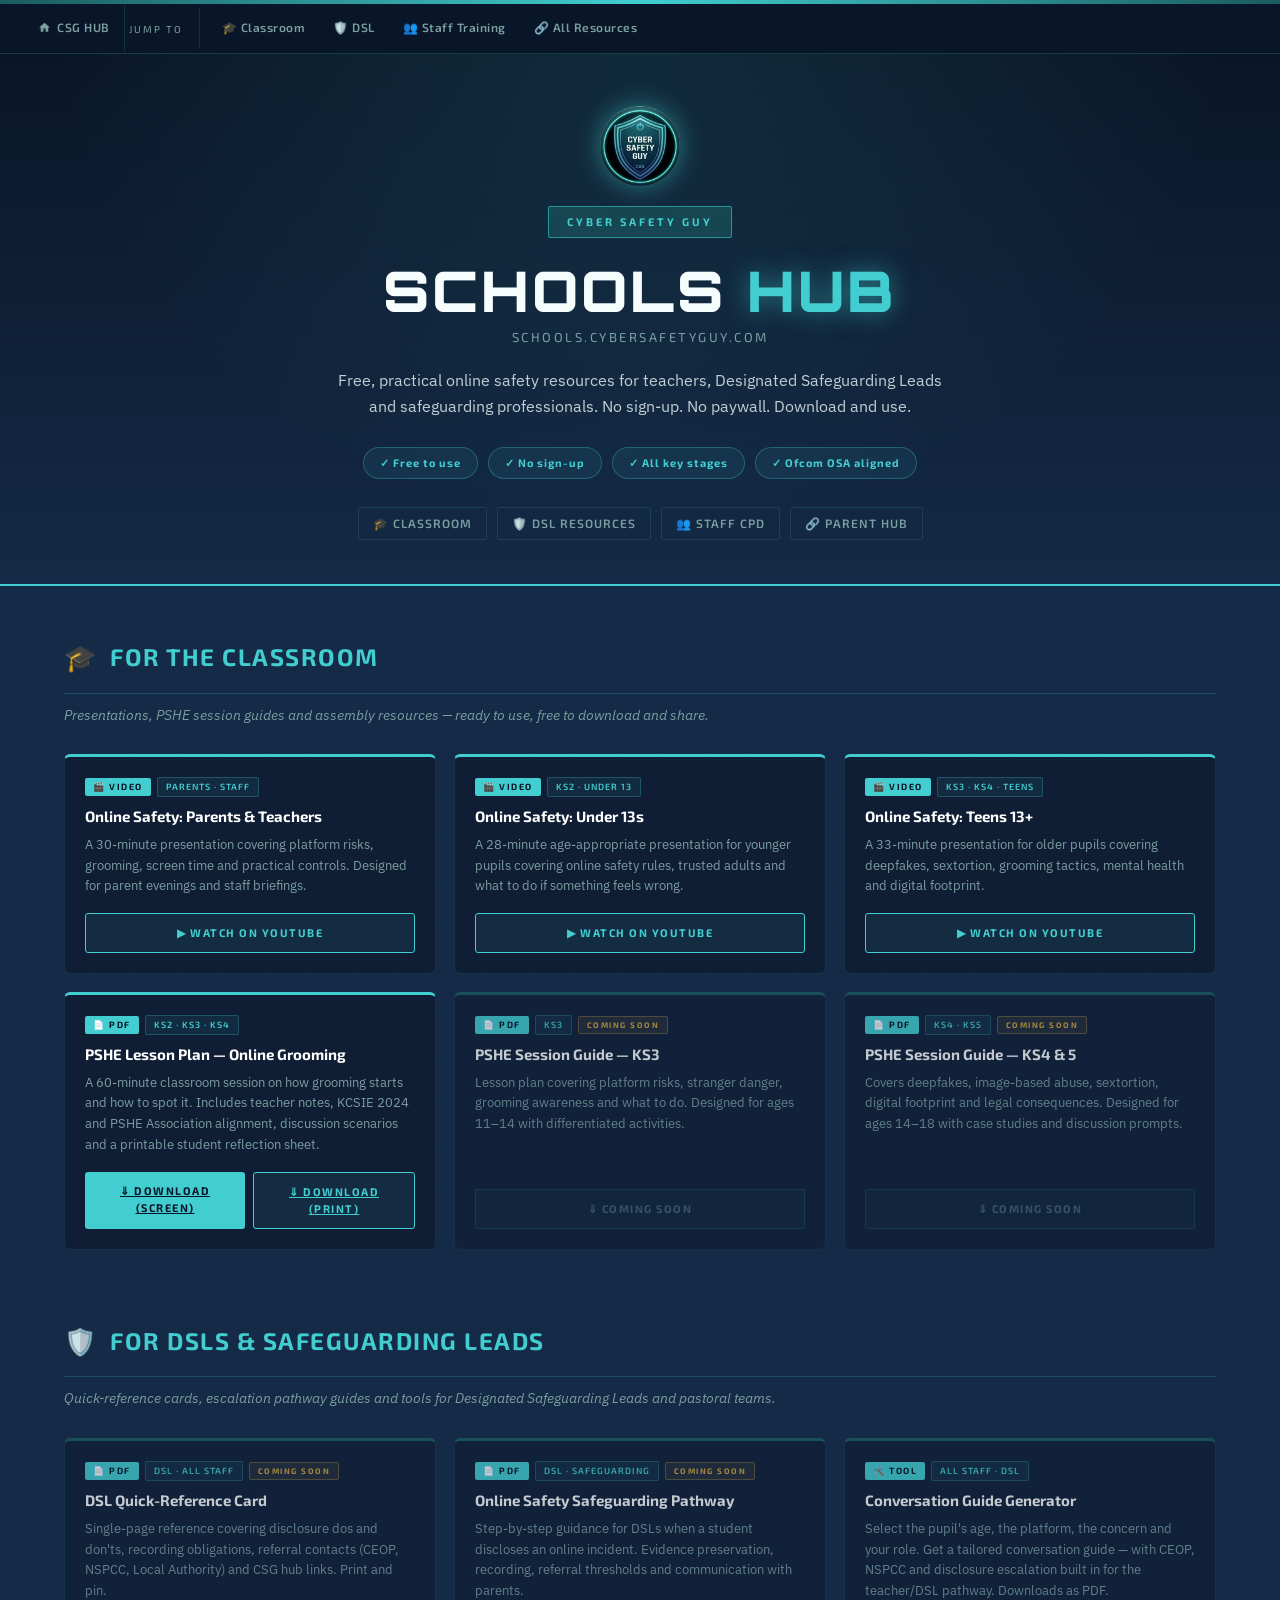
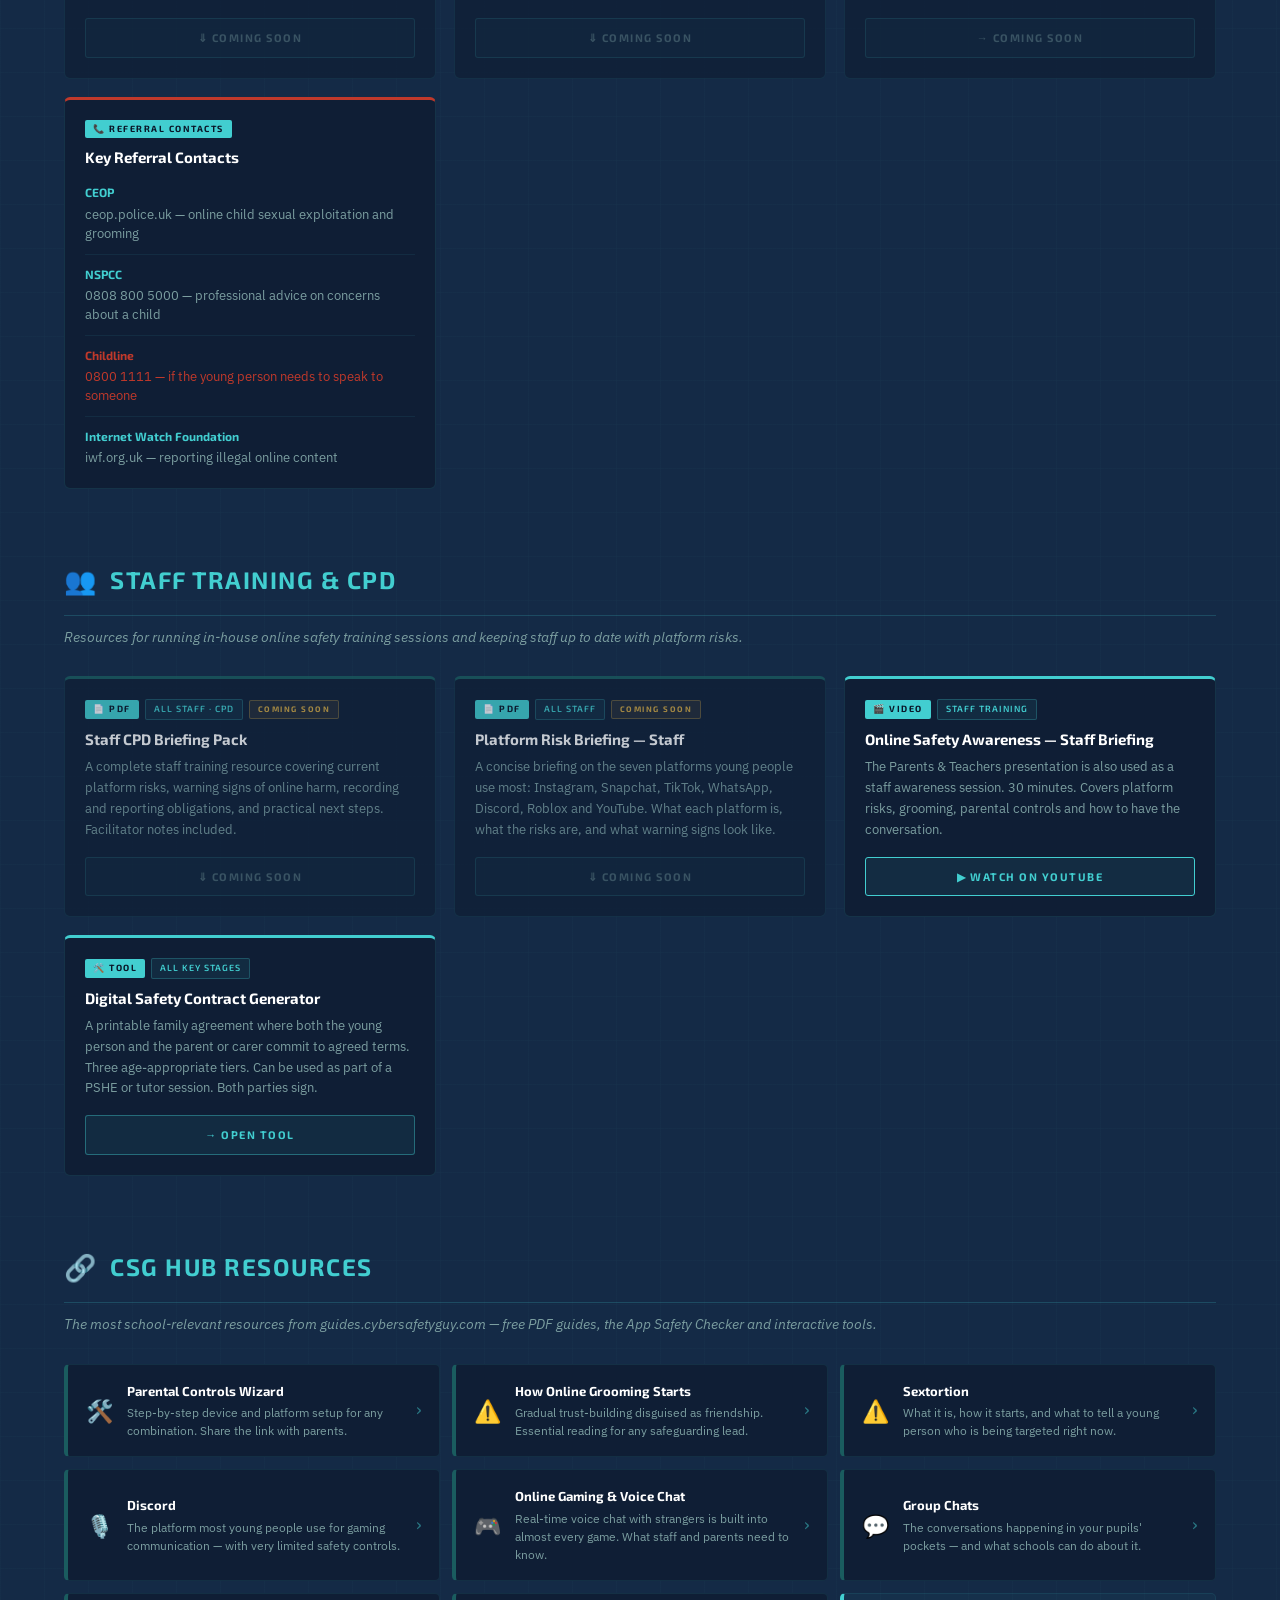
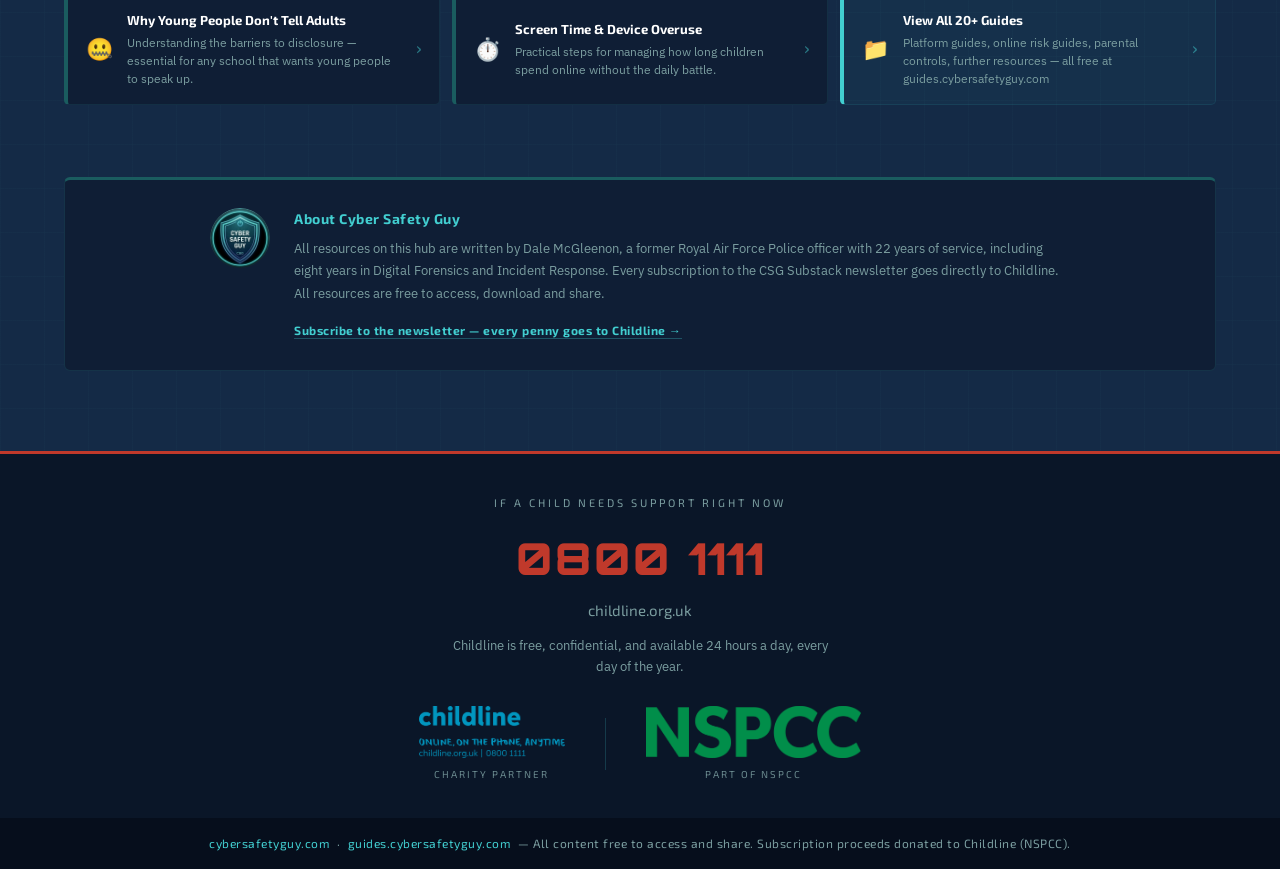
==== index.html @ ee343a99 "conv starter coming soon" ====
<!DOCTYPE html>
<html lang="en">
<head>
  <meta charset="UTF-8">
  <meta name="viewport" content="width=device-width, initial-scale=1.0">
  <title>CSG Schools Hub — Cyber Safety Guy</title>
  <link rel="canonical" href="https://schools.cybersafetyguy.com/">
  <meta name="description" content="Free online safety resources for teachers, DSLs and safeguarding professionals. PSHE guides, DSL reference cards, staff CPD and more. From Cyber Safety Guy.">
  <meta property="og:title" content="CSG Schools Hub — Cyber Safety Guy">
  <meta property="og:description" content="Free online safety resources for schools. Assembly slides, PSHE guides, DSL cards and safeguarding pathway guides.">
  <meta property="og:url" content="https://schools.cybersafetyguy.com/">
  <meta property="og:type" content="website">
  <meta property="og:image" content="https://schools.cybersafetyguy.com/images/CSG_logo.png">

  <link rel="preconnect" href="https://fonts.googleapis.com">
  <link href="https://fonts.googleapis.com/css2?family=Orbitron:wght@700;900&family=Exo+2:wght@400;600;700&family=IBM+Plex+Sans:ital,wght@0,400;0,500;1,400&display=swap" rel="stylesheet">
  <link rel="stylesheet" href="style.css">
</head>
<body>

<div class="top-bar"></div>

<nav class="jump-nav">
  <a href="https://guides.cybersafetyguy.com" class="jump-nav-home">
    <svg viewBox="0 0 24 24"><path d="M10 20v-6h4v6h5v-8h3L12 3 2 12h3v8z"/></svg>CSG Hub
  </a>
  <span class="jump-nav-label">Jump to</span>
  <a href="#classroom">🎓 Classroom</a>
  <a href="#dsl">🛡️ DSL</a>
  <a href="#staff-training">👥 Staff Training</a>
  <a href="#csg-resources">🔗 All Resources</a>
</nav>

<header class="site-header">
  <img src="images/CSG_logo.png" alt="Cyber Safety Guy logo" class="site-logo">
  <div class="header-badge">Cyber Safety Guy</div>
  <h1>SCHOOLS <span>HUB</span></h1>
  <p class="header-sub">schools.cybersafetyguy.com</p>
  <p class="header-intro">Free, practical online safety resources for teachers, Designated Safeguarding Leads and safeguarding professionals. No sign-up. No paywall. Download and use.</p>

  <div class="stat-row">
    <div class="stat-pill">✓ Free to use</div>
    <div class="stat-pill">✓ No sign-up</div>
    <div class="stat-pill">✓ All key stages</div>
    <div class="stat-pill">✓ Ofcom OSA aligned</div>
  </div>

  <div class="hub-nav">
    <a href="#classroom">🎓 Classroom</a>
    <a href="#dsl">🛡️ DSL Resources</a>
    <a href="#staff-training">👥 Staff CPD</a>
    <a href="https://guides.cybersafetyguy.com" target="_blank">🔗 Parent Hub</a>
  </div>
</header>

<main class="main">

  <!-- ═══ SECTION 1: CLASSROOM ═══ -->
  <section class="category-section" id="classroom">
    <div class="category-header">
      <span class="category-icon">🎓</span>
      <h2 class="category-title">For the Classroom</h2>
    </div>
    <p class="category-desc">Presentations, PSHE session guides and assembly resources — ready to use, free to download and share.</p>

    <div class="resource-grid">

      <!-- YouTube pres 1 -->
      <a href="https://www.youtube.com/@cybersafetyguy3085" target="_blank" rel="noopener" class="resource-card available">
        <div class="rc-meta">
          <span class="rc-type-badge">🎬 Video</span>
          <span class="rc-ks-badge">Parents · Staff</span>
        </div>
        <h3>Online Safety: Parents & Teachers</h3>
        <p>A 30-minute presentation covering platform risks, grooming, screen time and practical controls. Designed for parent evenings and staff briefings.</p>
        <span class="rc-btn watch">▶ Watch on YouTube</span>
      </a>

      <!-- YouTube pres 2 -->
      <a href="https://www.youtube.com/@cybersafetyguy3085" target="_blank" rel="noopener" class="resource-card available">
        <div class="rc-meta">
          <span class="rc-type-badge">🎬 Video</span>
          <span class="rc-ks-badge">KS2 · Under 13</span>
        </div>
        <h3>Online Safety: Under 13s</h3>
        <p>A 28-minute age-appropriate presentation for younger pupils covering online safety rules, trusted adults and what to do if something feels wrong.</p>
        <span class="rc-btn watch">▶ Watch on YouTube</span>
      </a>

      <!-- YouTube pres 3 -->
      <a href="https://www.youtube.com/@cybersafetyguy3085" target="_blank" rel="noopener" class="resource-card available">
        <div class="rc-meta">
          <span class="rc-type-badge">🎬 Video</span>
          <span class="rc-ks-badge">KS3 · KS4 · Teens</span>
        </div>
        <h3>Online Safety: Teens 13+</h3>
        <p>A 33-minute presentation for older pupils covering deepfakes, sextortion, grooming tactics, mental health and digital footprint.</p>
        <span class="rc-btn watch">▶ Watch on YouTube</span>
      </a>

      <!-- PSHE Grooming Lesson Plan - available -->
      <div class="resource-card available">
        <div class="rc-meta">
          <span class="rc-type-badge">📄 PDF</span>
          <span class="rc-ks-badge">KS2 · KS3 · KS4</span>
        </div>
        <h3>PSHE Lesson Plan — Online Grooming</h3>
        <p>A 60-minute classroom session on how grooming starts and how to spot it. Includes teacher notes, KCSIE 2024 and PSHE Association alignment, discussion scenarios and a printable student reflection sheet.</p>
        <div class="btn-row">
          <a href="downloads/CSG_PSHE_Grooming_Digital.pdf" download class="rc-btn download">⇓ Download (Screen)</a>
          <a href="downloads/CSG_PSHE_Grooming_Print.pdf" download class="rc-btn watch">⇓ Download (Print)</a>
        </div>
      </div>

      <!-- PSHE KS3 - coming soon -->
      <div class="resource-card coming-soon">
        <div class="rc-meta">
          <span class="rc-type-badge">📄 PDF</span>
          <span class="rc-ks-badge">KS3</span>
          <span class="coming-badge">COMING SOON</span>
        </div>
        <h3>PSHE Session Guide — KS3</h3>
        <p>Lesson plan covering platform risks, stranger danger, grooming awareness and what to do. Designed for ages 11–14 with differentiated activities.</p>
        <span class="rc-btn disabled">⇓ Coming Soon</span>
      </div>

      <!-- PSHE KS4/5 - coming soon -->
      <div class="resource-card coming-soon">
        <div class="rc-meta">
          <span class="rc-type-badge">📄 PDF</span>
          <span class="rc-ks-badge">KS4 · KS5</span>
          <span class="coming-badge">COMING SOON</span>
        </div>
        <h3>PSHE Session Guide — KS4 & 5</h3>
        <p>Covers deepfakes, image-based abuse, sextortion, digital footprint and legal consequences. Designed for ages 14–18 with case studies and discussion prompts.</p>
        <span class="rc-btn disabled">⇓ Coming Soon</span>
      </div>

    </div>
  </section>

  <!-- ═══ SECTION 2: DSL ═══ -->
  <section class="category-section" id="dsl">
    <div class="category-header">
      <span class="category-icon">🛡️</span>
      <h2 class="category-title">For DSLs & Safeguarding Leads</h2>
    </div>
    <p class="category-desc">Quick-reference cards, escalation pathway guides and tools for Designated Safeguarding Leads and pastoral teams.</p>

    <div class="resource-grid">

      <!-- DSL Quick-Reference Card - coming soon -->
      <div class="resource-card coming-soon">
        <div class="rc-meta">
          <span class="rc-type-badge">📄 PDF</span>
          <span class="rc-ks-badge">DSL · All Staff</span>
          <span class="coming-badge">COMING SOON</span>
        </div>
        <h3>DSL Quick-Reference Card</h3>
        <p>Single-page reference covering disclosure dos and don'ts, recording obligations, referral contacts (CEOP, NSPCC, Local Authority) and CSG hub links. Print and pin.</p>
        <span class="rc-btn disabled">⇓ Coming Soon</span>
      </div>

      <!-- Safeguarding Pathway Guide - coming soon -->
      <div class="resource-card coming-soon">
        <div class="rc-meta">
          <span class="rc-type-badge">📄 PDF</span>
          <span class="rc-ks-badge">DSL · Safeguarding</span>
          <span class="coming-badge">COMING SOON</span>
        </div>
        <h3>Online Safety Safeguarding Pathway</h3>
        <p>Step-by-step guidance for DSLs when a student discloses an online incident. Evidence preservation, recording, referral thresholds and communication with parents.</p>
        <span class="rc-btn disabled">⇓ Coming Soon</span>
      </div>

      <!-- Conversation Guide Generator - coming soon -->
      <div class="resource-card coming-soon">
        <div class="rc-meta">
          <span class="rc-type-badge">🛠️ Tool</span>
          <span class="rc-ks-badge">All Staff · DSL</span>
        </div>
        <h3>Conversation Guide Generator</h3>
        <p>Select the pupil's age, the platform, the concern and your role. Get a tailored conversation guide — with CEOP, NSPCC and disclosure escalation built in for the teacher/DSL pathway. Downloads as PDF.</p>
        <span class="rc-btn disabled">→ Coming Soon</span>
      </div>

      <!-- Referral contacts - available -->
      <div class="resource-card referral-card">
        <div class="rc-meta">
          <span class="rc-type-badge">📞 Referral Contacts</span>
        </div>
        <h3>Key Referral Contacts</h3>
        <ul class="referral-list">
          <li>
            <strong>CEOP</strong>
            <span>ceop.police.uk — online child sexual exploitation and grooming</span>
          </li>
          <li>
            <strong>NSPCC</strong>
            <span>0808 800 5000 — professional advice on concerns about a child</span>
          </li>
          <li>
            <strong class="childline-ref">Childline</strong>
            <span class="childline-ref">0800 1111 — if the young person needs to speak to someone</span>
          </li>
          <li>
            <strong>Internet Watch Foundation</strong>
            <span>iwf.org.uk — reporting illegal online content</span>
          </li>
        </ul>
      </div>

    </div>
  </section>

  <!-- ═══ SECTION 3: STAFF TRAINING ═══ -->
  <section class="category-section" id="staff-training">
    <div class="category-header">
      <span class="category-icon">👥</span>
      <h2 class="category-title">Staff Training & CPD</h2>
    </div>
    <p class="category-desc">Resources for running in-house online safety training sessions and keeping staff up to date with platform risks.</p>

    <div class="resource-grid">

      <!-- CPD Pack - coming soon -->
      <div class="resource-card coming-soon">
        <div class="rc-meta">
          <span class="rc-type-badge">📄 PDF</span>
          <span class="rc-ks-badge">All Staff · CPD</span>
          <span class="coming-badge">COMING SOON</span>
        </div>
        <h3>Staff CPD Briefing Pack</h3>
        <p>A complete staff training resource covering current platform risks, warning signs of online harm, recording and reporting obligations, and practical next steps. Facilitator notes included.</p>
        <span class="rc-btn disabled">⇓ Coming Soon</span>
      </div>

      <!-- Platform Brief - coming soon -->
      <div class="resource-card coming-soon">
        <div class="rc-meta">
          <span class="rc-type-badge">📄 PDF</span>
          <span class="rc-ks-badge">All Staff</span>
          <span class="coming-badge">COMING SOON</span>
        </div>
        <h3>Platform Risk Briefing — Staff</h3>
        <p>A concise briefing on the seven platforms young people use most: Instagram, Snapchat, TikTok, WhatsApp, Discord, Roblox and YouTube. What each platform is, what the risks are, and what warning signs look like.</p>
        <span class="rc-btn disabled">⇓ Coming Soon</span>
      </div>

      <!-- Parents Presentation - available -->
      <a href="https://www.youtube.com/@cybersafetyguy3085" target="_blank" rel="noopener" class="resource-card available">
        <div class="rc-meta">
          <span class="rc-type-badge">🎬 Video</span>
          <span class="rc-ks-badge">Staff Training</span>
        </div>
        <h3>Online Safety Awareness — Staff Briefing</h3>
        <p>The Parents & Teachers presentation is also used as a staff awareness session. 30 minutes. Covers platform risks, grooming, parental controls and how to have the conversation.</p>
        <span class="rc-btn watch">▶ Watch on YouTube</span>
      </a>

      <!-- Digital Safety Contract - available -->
      <a href="https://guides.cybersafetyguy.com/contract.html" target="_blank" rel="noopener" class="resource-card available">
        <div class="rc-meta">
          <span class="rc-type-badge">🛠️ Tool</span>
          <span class="rc-ks-badge">All Key Stages</span>
        </div>
        <h3>Digital Safety Contract Generator</h3>
        <p>A printable family agreement where both the young person and the parent or carer commit to agreed terms. Three age-appropriate tiers. Can be used as part of a PSHE or tutor session. Both parties sign.</p>
        <span class="rc-btn tool">→ Open Tool</span>
      </a>

    </div>
  </section>

  <!-- ═══ SECTION 4: CSG HUB RESOURCES ═══ -->
  <section class="category-section" id="csg-resources">
    <div class="category-header">
      <span class="category-icon">🔗</span>
      <h2 class="category-title">CSG Hub Resources</h2>
    </div>
    <p class="category-desc">The most school-relevant resources from guides.cybersafetyguy.com — free PDF guides, the App Safety Checker and interactive tools.</p>

    <div class="hub-link-grid">

      <a href="https://guides.cybersafetyguy.com/wizard.html" target="_blank" rel="noopener" class="hub-link-card">
        <span class="hlc-icon">🛠️</span>
        <div class="hlc-text">
          <p class="hlc-title">Parental Controls Wizard</p>
          <p class="hlc-desc">Step-by-step device and platform setup for any combination. Share the link with parents.</p>
        </div>
        <span class="hlc-arrow">›</span>
      </a>

      <a href="https://guides.cybersafetyguy.com/guides/CSG_How_grooming_starts.pdf" target="_blank" rel="noopener" class="hub-link-card">
        <span class="hlc-icon">⚠️</span>
        <div class="hlc-text">
          <p class="hlc-title">How Online Grooming Starts</p>
          <p class="hlc-desc">Gradual trust-building disguised as friendship. Essential reading for any safeguarding lead.</p>
        </div>
        <span class="hlc-arrow">›</span>
      </a>

      <a href="https://guides.cybersafetyguy.com/guides/CSG_Sextortion.pdf" target="_blank" rel="noopener" class="hub-link-card">
        <span class="hlc-icon">⚠️</span>
        <div class="hlc-text">
          <p class="hlc-title">Sextortion</p>
          <p class="hlc-desc">What it is, how it starts, and what to tell a young person who is being targeted right now.</p>
        </div>
        <span class="hlc-arrow">›</span>
      </a>

      <a href="https://guides.cybersafetyguy.com/guides/CSG_Discord.pdf" target="_blank" rel="noopener" class="hub-link-card">
        <span class="hlc-icon">🎙️</span>
        <div class="hlc-text">
          <p class="hlc-title">Discord</p>
          <p class="hlc-desc">The platform most young people use for gaming communication — with very limited safety controls.</p>
        </div>
        <span class="hlc-arrow">›</span>
      </a>

      <a href="https://guides.cybersafetyguy.com/guides/CSG_Online_gaming_voice_chat.pdf" target="_blank" rel="noopener" class="hub-link-card">
        <span class="hlc-icon">🎮</span>
        <div class="hlc-text">
          <p class="hlc-title">Online Gaming & Voice Chat</p>
          <p class="hlc-desc">Real-time voice chat with strangers is built into almost every game. What staff and parents need to know.</p>
        </div>
        <span class="hlc-arrow">›</span>
      </a>

      <a href="https://guides.cybersafetyguy.com/guides/CSG_Group_chats.pdf" target="_blank" rel="noopener" class="hub-link-card">
        <span class="hlc-icon">💬</span>
        <div class="hlc-text">
          <p class="hlc-title">Group Chats</p>
          <p class="hlc-desc">The conversations happening in your pupils' pockets — and what schools can do about it.</p>
        </div>
        <span class="hlc-arrow">›</span>
      </a>

      <a href="https://guides.cybersafetyguy.com/guides/CSG_Why_kids_dont_tell_parents.pdf" target="_blank" rel="noopener" class="hub-link-card">
        <span class="hlc-icon">🤐</span>
        <div class="hlc-text">
          <p class="hlc-title">Why Young People Don't Tell Adults</p>
          <p class="hlc-desc">Understanding the barriers to disclosure — essential for any school that wants young people to speak up.</p>
        </div>
        <span class="hlc-arrow">›</span>
      </a>

      <a href="https://guides.cybersafetyguy.com/guides/CSG_Screen_time_device_overuse.pdf" target="_blank" rel="noopener" class="hub-link-card">
        <span class="hlc-icon">⏱️</span>
        <div class="hlc-text">
          <p class="hlc-title">Screen Time & Device Overuse</p>
          <p class="hlc-desc">Practical steps for managing how long children spend online without the daily battle.</p>
        </div>
        <span class="hlc-arrow">›</span>
      </a>

      <a href="https://guides.cybersafetyguy.com" target="_blank" rel="noopener" class="hub-link-card hub-link-all">
        <span class="hlc-icon">📁</span>
        <div class="hlc-text">
          <p class="hlc-title">View All 20+ Guides</p>
          <p class="hlc-desc">Platform guides, online risk guides, parental controls, further resources — all free at guides.cybersafetyguy.com</p>
        </div>
        <span class="hlc-arrow">›</span>
      </a>

    </div>
  </section>

  <!-- About strip -->
  <div class="about-strip">
    <div class="about-strip-inner">
      <img src="images/CSG_logo.png" alt="CSG Logo" class="about-logo">
      <div class="about-text">
        <p class="about-title">About Cyber Safety Guy</p>
        <p class="about-body">All resources on this hub are written by Dale McGleenon, a former Royal Air Force Police officer with 22 years of service, including eight years in Digital Forensics and Incident Response. Every subscription to the CSG Substack newsletter goes directly to Childline. All resources are free to access, download and share.</p>
        <a href="https://cybersafetyguy.substack.com" target="_blank" rel="noopener" class="about-sub-link">Subscribe to the newsletter — every penny goes to Childline →</a>
      </div>
    </div>
  </div>

</main>

<footer class="childline-footer">
  <p class="childline-eyebrow">If a child needs support right now</p>
  <p class="childline-number"><a href="tel:08001111">0800 1111</a></p>
  <p class="childline-url">childline.org.uk</p>
  <p class="childline-desc">Childline is free, confidential, and available 24 hours a day, every day of the year.</p>
  <div class="partner-logos">
    <a href="https://www.childline.org.uk" target="_blank" rel="noopener" class="partner-logo-link">
      <img src="images/childline-logo.png" alt="Childline">
      <span class="partner-logo-label">Charity Partner</span>
    </a>
    <div class="partner-divider"></div>
    <a href="https://www.nspcc.org.uk" target="_blank" rel="noopener" class="partner-logo-link">
      <img src="images/nspcc-logo.png" alt="NSPCC">
      <span class="partner-logo-label">Part of NSPCC</span>
    </a>
  </div>
</footer>

<div class="site-footer-bar">
  <a href="https://cybersafetyguy.com" target="_blank" rel="noopener">cybersafetyguy.com</a>
  &nbsp;·&nbsp;
  <a href="https://guides.cybersafetyguy.com" target="_blank" rel="noopener">guides.cybersafetyguy.com</a>
  &nbsp;—&nbsp;All content free to access and share. Subscription proceeds donated to Childline (NSPCC).
</div>

<button class="back-to-top" id="backToTop">↑ Top</button>

<script>
  const btt = document.getElementById('backToTop');
  window.addEventListener('scroll', () => btt.classList.toggle('visible', scrollY > 500));
  btt.addEventListener('click', () => window.scrollTo({ top:0, behavior:'smooth' }));
</script>
</body>
</html>
---- style.css ----
/* ── CSG SCHOOLS HUB — style.css ── */
:root {
  --navy:          #142A46;
  --navy-dark:     #0A1628;
  --navy-card:     #0F1E35;
  --teal:          #42CED0;
  --teal-dim:      #2A8F92;
  --teal-dark:     #1A5C5F;
  --off-white:     #E8F4F5;
  --grey:          #7B9EA0;
  --childline-red: #C0392B;
  --gold:          #D4A843;
}

*, *::before, *::after { box-sizing: border-box; margin: 0; padding: 0; }
html { scroll-behavior: smooth; }

body {
  background-color: var(--navy);
  background-image:
    linear-gradient(rgba(66,206,208,0.025) 1px, transparent 1px),
    linear-gradient(90deg, rgba(66,206,208,0.025) 1px, transparent 1px);
  background-size: 44px 44px;
  color: var(--off-white);
  font-family: 'IBM Plex Sans', sans-serif;
  line-height: 1.6;
  min-height: 100vh;
}

/* ── Top bar ── */
.top-bar {
  height: 4px;
  background: linear-gradient(90deg, var(--teal-dark), var(--teal), var(--teal-dark));
}

/* ── Jump nav ── */
.jump-nav {
  position: sticky; top: 0; z-index: 100;
  background: rgba(10,22,40,0.96);
  border-bottom: 1px solid rgba(66,206,208,0.2);
  backdrop-filter: blur(8px);
  padding: 0 24px;
  display: flex; align-items: center; gap: 0;
  overflow-x: auto; scrollbar-width: none;
}
.jump-nav::-webkit-scrollbar { display: none; }
.jump-nav-home {
  display: inline-flex; align-items: center; gap: 6px;
  font-family: 'Exo 2', sans-serif; font-weight: 700;
  font-size: 11px; letter-spacing: 1.5px; text-transform: uppercase;
  text-decoration: none; color: var(--grey);
  padding: 14px 14px 14px 0; margin-right: 4px;
  border-right: 1px solid rgba(66,206,208,0.15);
  white-space: nowrap; transition: color 0.2s;
}
.jump-nav-home:hover { color: var(--teal); }
.jump-nav-home svg { width: 13px; height: 13px; fill: currentColor; flex-shrink: 0; }
.jump-nav-label {
  font-family: 'Exo 2', sans-serif; font-size: 10px; letter-spacing: 2px;
  text-transform: uppercase; color: var(--grey); white-space: nowrap;
  padding: 12px 16px 12px 0;
  border-right: 1px solid rgba(66,206,208,0.15); margin-right: 8px;
}
.jump-nav a {
  font-family: 'Exo 2', sans-serif; font-size: 12px; font-weight: 600;
  color: var(--grey); text-decoration: none; white-space: nowrap;
  padding: 14px; letter-spacing: 0.5px; transition: color 0.2s;
  border-bottom: 2px solid transparent;
}
.jump-nav a:hover { color: var(--teal); border-bottom-color: var(--teal); }

/* ── Site header ── */
.site-header {
  background: linear-gradient(180deg, var(--navy-dark) 0%, var(--navy) 100%);
  border-bottom: 2px solid var(--teal);
  padding: 52px 24px 44px; text-align: center;
  position: relative; overflow: hidden;
}
.site-header::before {
  content: ''; position: absolute; inset: 0;
  background: radial-gradient(ellipse at 50% -10%, rgba(66,206,208,0.12) 0%, transparent 65%);
  pointer-events: none;
}
.site-logo {
  width: 80px; height: 80px; border-radius: 50%;
  margin: 0 auto 20px; display: block;
  filter: drop-shadow(0 0 12px rgba(66,206,208,0.5));
}
.header-badge {
  display: inline-block; background: rgba(26,92,95,0.5);
  color: var(--teal); font-family: 'Exo 2', sans-serif;
  font-weight: 700; font-size: 11px; letter-spacing: 3px; text-transform: uppercase;
  padding: 6px 18px; border: 1px solid var(--teal-dim); border-radius: 2px; margin-bottom: 22px;
}
.site-header h1 {
  font-family: 'Orbitron', sans-serif;
  font-size: clamp(30px, 6vw, 56px); font-weight: 900;
  color: #fff; letter-spacing: 3px; line-height: 1.1; margin-bottom: 6px;
}
.site-header h1 span { color: var(--teal); text-shadow: 0 0 24px rgba(66,206,208,0.55); }
.header-sub {
  font-family: 'Exo 2', sans-serif; color: var(--grey);
  font-size: 13px; letter-spacing: 2.5px; text-transform: uppercase; margin-bottom: 20px;
}
.header-intro {
  max-width: 620px; margin: 0 auto 28px;
  color: var(--off-white); font-size: 16px; opacity: 0.82;
}

/* Stat pills */
.stat-row {
  display: flex; justify-content: center; flex-wrap: wrap; gap: 10px; margin-bottom: 28px;
}
.stat-pill {
  font-family: 'Exo 2', sans-serif; font-weight: 700; font-size: 11px;
  letter-spacing: 1px; color: var(--teal);
  background: rgba(66,206,208,0.08); border: 1px solid rgba(66,206,208,0.3);
  padding: 6px 16px; border-radius: 20px;
}

/* Hub nav */
.hub-nav {
  display: flex; justify-content: center; gap: 10px; flex-wrap: wrap;
}
.hub-nav a {
  font-family: 'Exo 2', sans-serif; font-size: 12px; font-weight: 600;
  color: var(--grey); text-decoration: none; letter-spacing: 1px;
  text-transform: uppercase; padding: 6px 14px;
  border: 1px solid rgba(66,206,208,0.15); border-radius: 2px; transition: 0.2s;
}
.hub-nav a:hover { color: var(--teal); border-color: rgba(66,206,208,0.4); }
.hub-nav a.active { color: var(--teal); border-color: var(--teal-dim); background: rgba(66,206,208,0.06); }

/* ── Main layout ── */
.main { max-width: 1200px; margin: 0 auto; padding: 52px 24px 80px; }

/* ── Category section ── */
.category-section { margin-bottom: 72px; }
.category-header {
  display: flex; align-items: center; gap: 14px;
  padding-bottom: 16px;
  border-bottom: 1px solid rgba(66,206,208,0.2); margin-bottom: 10px;
}
.category-icon { font-size: 26px; line-height: 1; }
.category-title {
  font-family: 'Exo 2', sans-serif; font-size: clamp(17px, 3vw, 24px);
  font-weight: 700; color: var(--teal); letter-spacing: 1.5px; text-transform: uppercase;
}
.category-desc {
  color: var(--grey); font-size: 14px;
  margin-bottom: 28px; margin-top: 10px; font-style: italic;
}

/* ── Resource grid ── */
.resource-grid {
  display: grid;
  grid-template-columns: repeat(auto-fill, minmax(280px, 1fr));
  gap: 18px;
}

/* ── Resource card ── */
.resource-card {
  display: flex; flex-direction: column;
  background: var(--navy-card);
  border: 1px solid rgba(66,206,208,0.12);
  border-top: 3px solid var(--teal);
  border-radius: 6px; padding: 20px;
  text-decoration: none; color: inherit;
  transition: transform 0.2s, box-shadow 0.2s, border-color 0.2s;
  position: relative;
}
.resource-card.available:hover {
  transform: translateY(-4px);
  box-shadow: 0 10px 32px rgba(66,206,208,0.18);
  border-color: rgba(66,206,208,0.35);
}
.resource-card.coming-soon {
  border-top-color: var(--teal-dark);
  opacity: 0.75;
}
.resource-card.referral-card {
  border-top-color: var(--childline-red);
  cursor: default;
}
.resource-card h3 {
  font-family: 'Exo 2', sans-serif; font-weight: 700;
  font-size: 15px; color: #fff; margin-bottom: 8px; line-height: 1.3;
}
.resource-card p {
  font-size: 13px; color: var(--grey); line-height: 1.6; flex: 1;
}

/* RC meta row */
.rc-meta {
  display: flex; align-items: center; gap: 6px; flex-wrap: wrap; margin-bottom: 10px;
}
.rc-type-badge {
  font-family: 'Exo 2', sans-serif; font-weight: 700; font-size: 9px;
  letter-spacing: 1.5px; text-transform: uppercase;
  color: #0A1628; background: var(--teal);
  padding: 2px 8px; border-radius: 2px;
}
.rc-ks-badge {
  font-family: 'Exo 2', sans-serif; font-weight: 600; font-size: 9px;
  letter-spacing: 1px; text-transform: uppercase;
  color: var(--teal); background: rgba(66,206,208,0.08);
  border: 1px solid rgba(66,206,208,0.25); padding: 2px 8px; border-radius: 2px;
}
.coming-badge {
  font-family: 'Exo 2', sans-serif; font-weight: 700; font-size: 8px;
  letter-spacing: 1.5px; text-transform: uppercase;
  color: var(--gold); background: rgba(212,168,67,0.1);
  border: 1px solid rgba(212,168,67,0.35); padding: 2px 8px; border-radius: 2px;
}

/* RC buttons */
.rc-btn {
  display: inline-block; margin-top: 16px;
  font-family: 'Exo 2', sans-serif; font-weight: 700;
  font-size: 11px; letter-spacing: 1.5px; text-transform: uppercase;
  padding: 10px 16px; border-radius: 3px; text-align: center;
  transition: background 0.2s, box-shadow 0.2s;
}
.rc-btn.watch {
  background: rgba(66,206,208,0.08); border: 1px solid var(--teal); color: var(--teal);
}
.resource-card.available:hover .rc-btn.watch {
  background: rgba(66,206,208,0.18); box-shadow: 0 0 12px rgba(66,206,208,0.15);
}
.rc-btn.download {
  background: var(--teal); color: #0A1628;
}
.resource-card.available:hover .rc-btn.download {
  background: #5ADFE1; box-shadow: 0 0 16px rgba(66,206,208,0.3);
}
.rc-btn.tool {
  background: rgba(66,206,208,0.08); border: 1px solid rgba(66,206,208,0.4); color: var(--teal);
}
.resource-card.available:hover .rc-btn.tool { background: rgba(66,206,208,0.18); }
.rc-btn.disabled {
  background: rgba(66,206,208,0.04); border: 1px solid rgba(66,206,208,0.15);
  color: rgba(123,158,160,0.5); cursor: default;
}

.btn-row { display: flex; gap: 8px; margin-top: 16px; flex-wrap: wrap; }
.btn-row .rc-btn { margin-top: 0; flex: 1; }

/* ── Referral list ── */
.referral-list {
  list-style: none; padding: 0; margin: 8px 0 0; display: flex; flex-direction: column; gap: 10px;
}
.referral-list li {
  display: flex; flex-direction: column; gap: 2px;
  padding-bottom: 10px; border-bottom: 1px solid rgba(66,206,208,0.08);
  font-size: 13px;
}
.referral-list li:last-child { border-bottom: none; padding-bottom: 0; }
.referral-list li strong { color: var(--teal); font-family: 'Exo 2', sans-serif; font-size: 12px; font-weight: 700; }
.referral-list li span { color: var(--grey); line-height: 1.5; }
.childline-ref { color: var(--childline-red) !important; }

/* ── Hub link grid (CSG resources section) ── */
.hub-link-grid {
  display: grid;
  grid-template-columns: repeat(auto-fill, minmax(280px, 1fr));
  gap: 12px;
}
.hub-link-card {
  display: flex; align-items: center; gap: 14px;
  background: var(--navy-card); border: 1px solid rgba(66,206,208,0.1);
  border-left: 4px solid var(--teal-dark);
  border-radius: 5px; padding: 16px 18px;
  text-decoration: none; color: inherit;
  transition: all 0.2s;
}
.hub-link-card:hover {
  border-left-color: var(--teal);
  transform: translateX(3px);
  box-shadow: 0 4px 18px rgba(66,206,208,0.1);
}
.hub-link-card.hub-link-all {
  border-left-color: var(--teal);
  background: rgba(66,206,208,0.04);
}
.hlc-icon { font-size: 22px; flex-shrink: 0; }
.hlc-text { flex: 1; min-width: 0; }
.hlc-title {
  font-family: 'Exo 2', sans-serif; font-weight: 700;
  font-size: 13px; color: #fff; margin-bottom: 3px;
}
.hlc-desc { font-size: 12px; color: var(--grey); line-height: 1.5; }
.hlc-arrow { color: var(--teal); font-size: 18px; flex-shrink: 0; opacity: 0.5; transition: opacity 0.2s; }
.hub-link-card:hover .hlc-arrow { opacity: 1; }

/* ── About strip ── */
.about-strip {
  background: var(--navy-card); border: 1px solid rgba(66,206,208,0.12);
  border-top: 3px solid var(--teal-dark); border-radius: 6px;
  padding: 28px; margin-top: 60px;
}
.about-strip-inner {
  max-width: 860px; margin: 0 auto;
  display: flex; align-items: flex-start; gap: 24px;
}
.about-logo { width: 60px; height: 60px; border-radius: 50%; flex-shrink: 0; }
.about-title {
  font-family: 'Exo 2', sans-serif; font-weight: 700;
  font-size: 14px; color: var(--teal); margin-bottom: 8px; letter-spacing: 0.5px;
}
.about-body { font-size: 13px; color: var(--grey); line-height: 1.7; margin-bottom: 12px; }
.about-sub-link {
  font-family: 'Exo 2', sans-serif; font-weight: 700; font-size: 12px;
  letter-spacing: 0.5px; color: var(--teal); text-decoration: none;
  border-bottom: 1px solid rgba(66,206,208,0.3); padding-bottom: 1px;
  transition: border-color 0.2s;
}
.about-sub-link:hover { border-color: var(--teal); }

/* ── Childline footer ── */
.childline-footer {
  background: var(--navy-dark); border-top: 3px solid var(--childline-red);
  padding: 40px 24px 36px; text-align: center;
}
.childline-eyebrow {
  font-family: 'Exo 2', sans-serif; font-size: 11px;
  letter-spacing: 3px; text-transform: uppercase; color: var(--grey); margin-bottom: 12px;
}
.childline-number {
  font-family: 'Orbitron', sans-serif;
  font-size: clamp(28px, 5vw, 44px); font-weight: 900;
  color: var(--childline-red); margin-bottom: 4px; letter-spacing: 2px;
}
.childline-number a { color: inherit; text-decoration: none; }
.childline-url { font-family: 'Exo 2', sans-serif; color: var(--grey); font-size: 15px; margin-bottom: 14px; }
.childline-desc { color: var(--grey); font-size: 13px; max-width: 380px; margin: 0 auto; line-height: 1.6; }

/* Partner logos */
.partner-logos {
  display: flex; align-items: center; justify-content: center;
  gap: 40px; margin-top: 28px; flex-wrap: wrap;
}
.partner-logo-link {
  display: flex; flex-direction: column; align-items: center;
  gap: 8px; text-decoration: none; opacity: 0.85; transition: opacity 0.2s;
}
.partner-logo-link:hover { opacity: 1; }
.partner-logo-link img { height: 52px; width: auto; object-fit: contain; }
.partner-logo-label {
  font-family: 'Exo 2', sans-serif; font-size: 10px;
  letter-spacing: 2px; text-transform: uppercase; color: var(--grey);
}
.partner-divider { width: 1px; height: 52px; background: rgba(66,206,208,0.2); }

/* ── Site footer bar ── */
.site-footer-bar {
  background: #060E1C; padding: 16px 24px; text-align: center;
  font-size: 12px; color: var(--grey); font-family: 'Exo 2', sans-serif; letter-spacing: 0.5px;
}
.site-footer-bar a { color: var(--teal); text-decoration: none; }
.site-footer-bar a:hover { text-decoration: underline; }

/* ── Back to top ── */
.back-to-top {
  position: fixed; bottom: 28px; left: 24px; z-index: 200;
  background: var(--teal); color: #0A1628; border: none; border-radius: 4px;
  font-family: 'Exo 2', sans-serif; font-weight: 700; font-size: 12px;
  letter-spacing: 1px; padding: 10px 14px; cursor: pointer;
  opacity: 0; transform: translateY(12px);
  transition: opacity 0.25s, transform 0.25s; pointer-events: none; text-transform: uppercase;
}
.back-to-top.visible { opacity: 1; transform: translateY(0); pointer-events: auto; }
.back-to-top:hover { background: #5ADFE1; }

/* ── Responsive ── */
@media (max-width: 640px) {
  .resource-grid { grid-template-columns: 1fr; }
  .hub-link-grid { grid-template-columns: 1fr; }
  .about-strip-inner { flex-direction: column; gap: 16px; }
  .about-logo { width: 48px; height: 48px; }
}
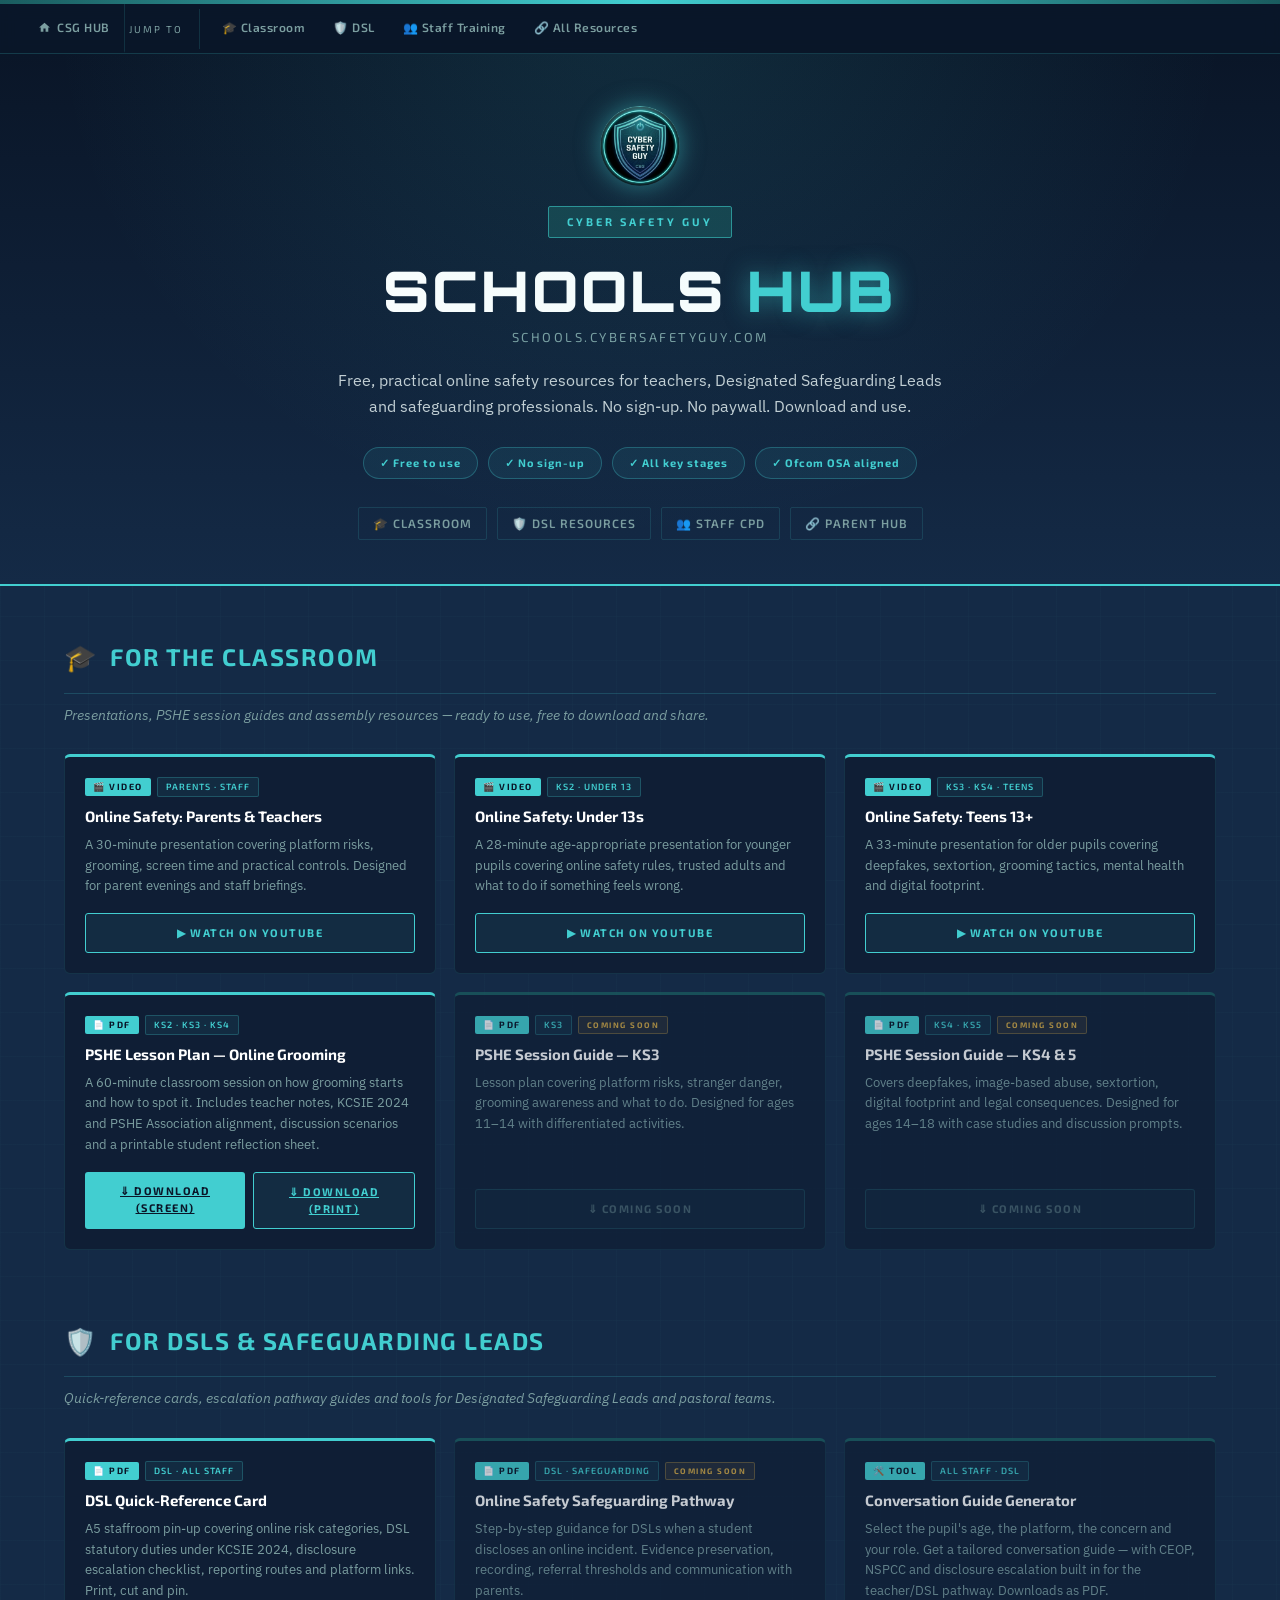
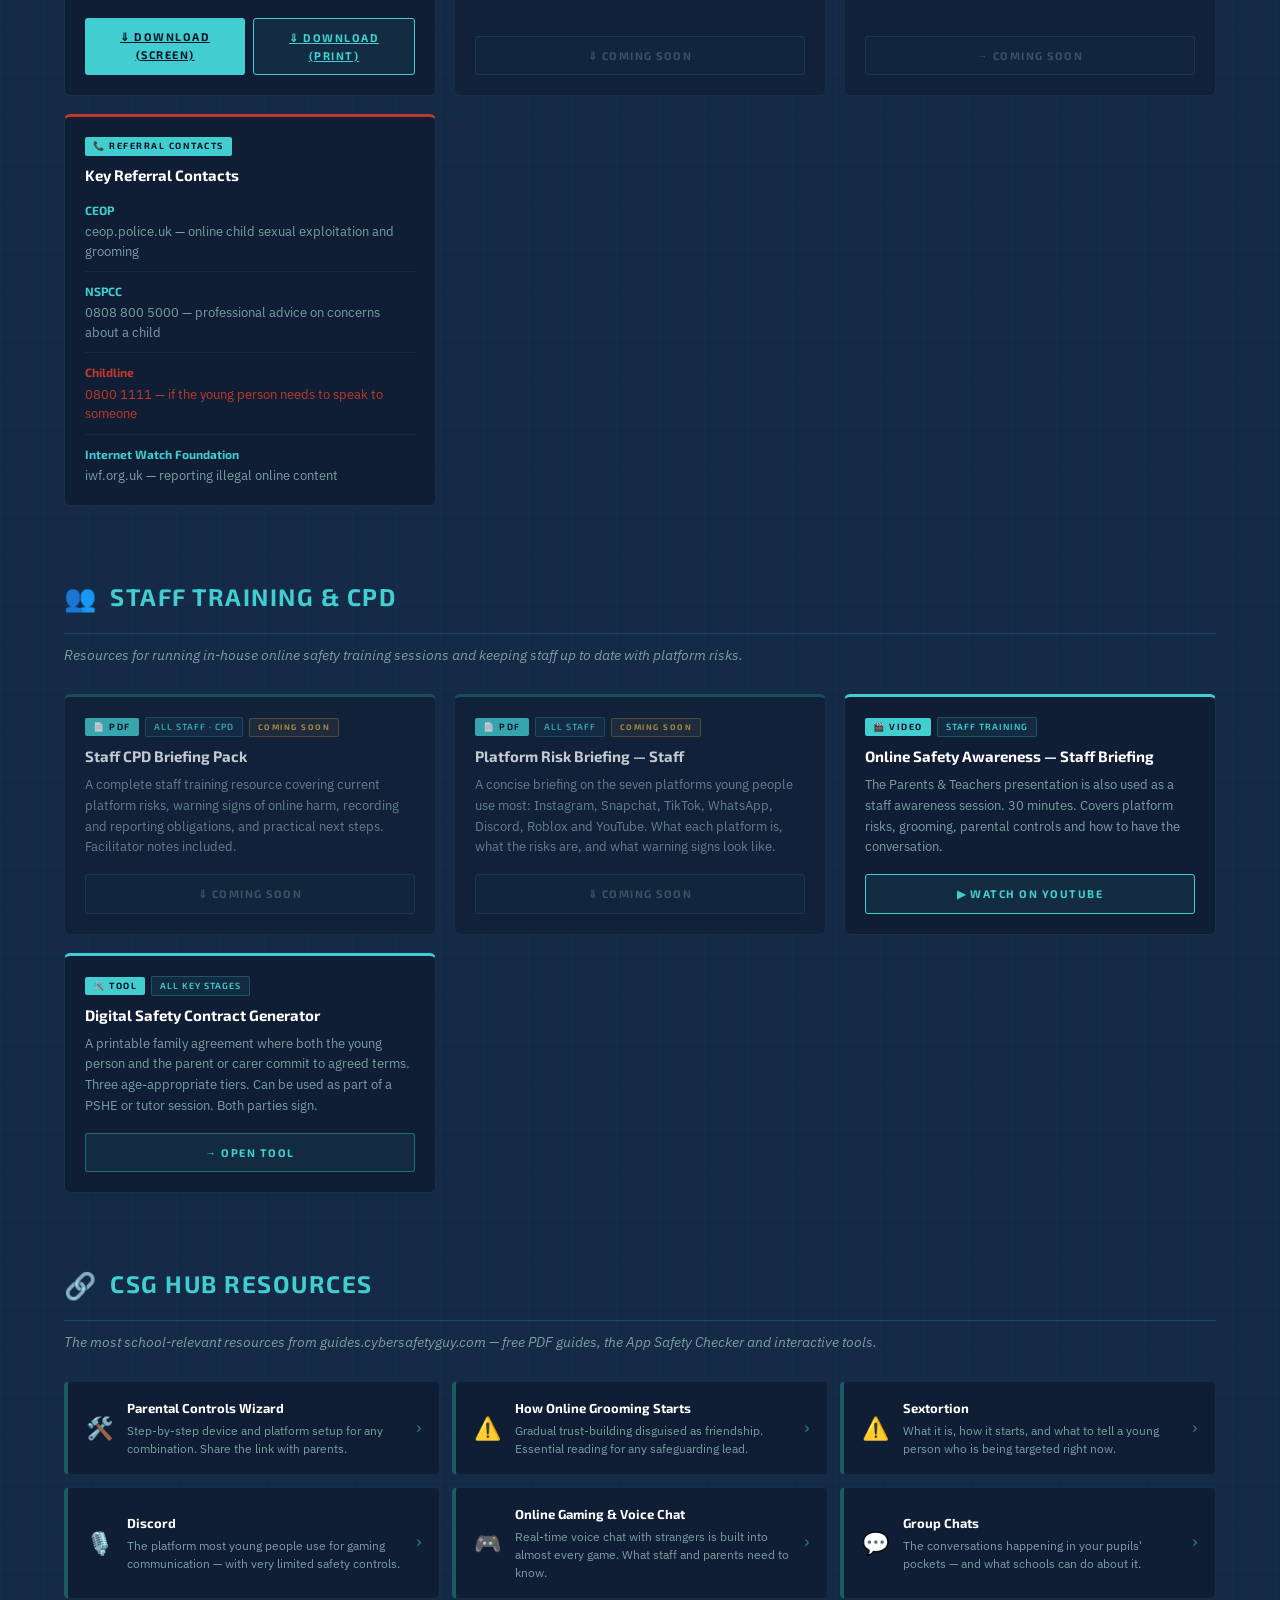
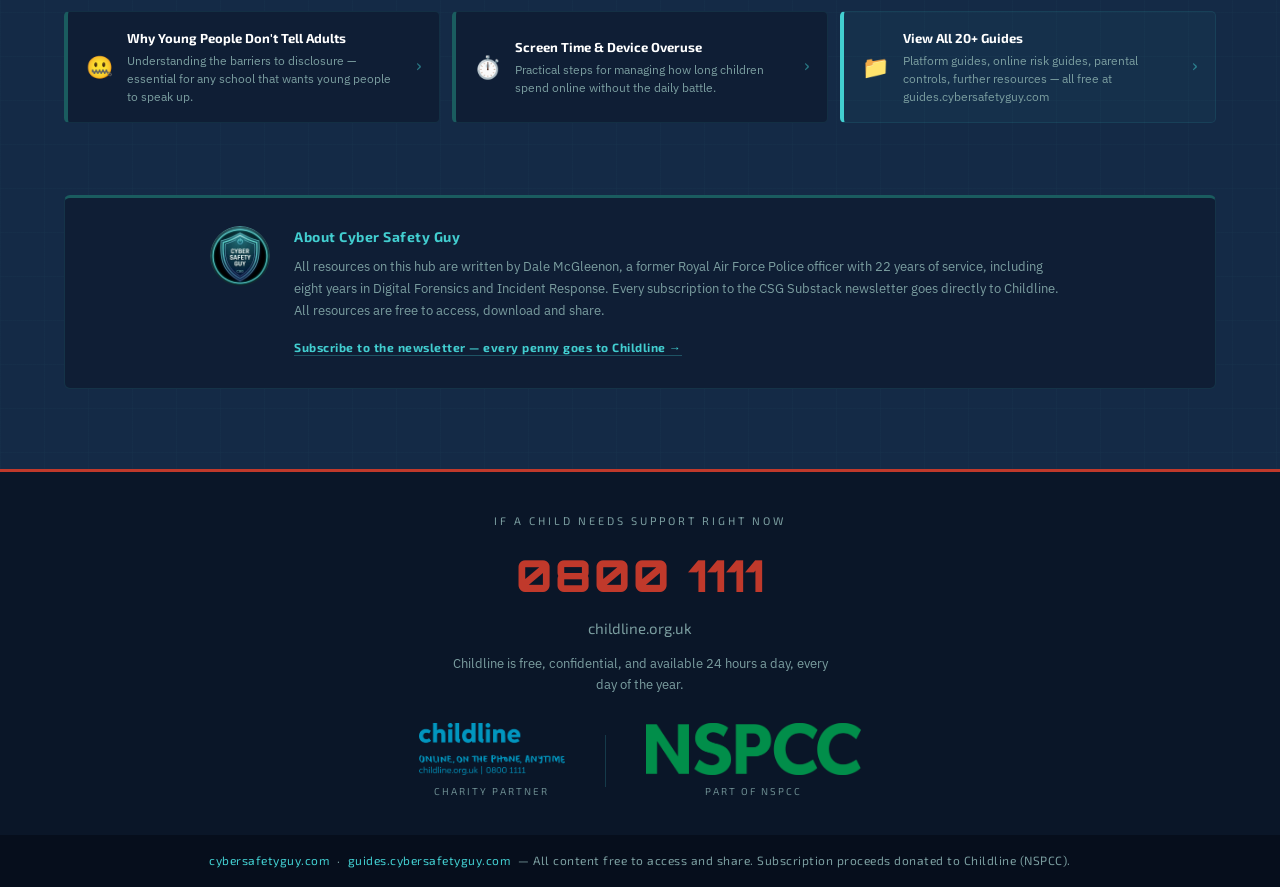
==== commit 61ba5d94: "added DSL ref" ====
--- a/index.html
+++ b/index.html
@@ -149,17 +149,19 @@
 
     <div class="resource-grid">
 
-      <!-- DSL Quick-Reference Card - coming soon -->
-      <div class="resource-card coming-soon">
-        <div class="rc-meta">
-          <span class="rc-type-badge">📄 PDF</span>
-          <span class="rc-ks-badge">DSL · All Staff</span>
-          <span class="coming-badge">COMING SOON</span>
-        </div>
-        <h3>DSL Quick-Reference Card</h3>
-        <p>Single-page reference covering disclosure dos and don'ts, recording obligations, referral contacts (CEOP, NSPCC, Local Authority) and CSG hub links. Print and pin.</p>
-        <span class="rc-btn disabled">⇓ Coming Soon</span>
-      </div>
+      <!-- DSL Quick-Reference Card - available -->
+<div class="resource-card available">
+  <div class="rc-meta">
+    <span class="rc-type-badge">📄 PDF</span>
+    <span class="rc-ks-badge">DSL · All Staff</span>
+  </div>
+  <h3>DSL Quick-Reference Card</h3>
+  <p>A5 staffroom pin-up covering online risk categories, DSL statutory duties under KCSIE 2024, disclosure escalation checklist, reporting routes and platform links. Print, cut and pin.</p>
+  <div class="btn-row">
+    <a href="guides/downloads/CSG_DSL_Card_Digital.pdf" download class="rc-btn download">⇓ Download (Screen)</a>
+    <a href="guides/downloads/CSG_DSL_Card_Print.pdf" download class="rc-btn watch">⇓ Download (Print)</a>
+  </div>
+</div>
 
       <!-- Safeguarding Pathway Guide - coming soon -->
       <div class="resource-card coming-soon">
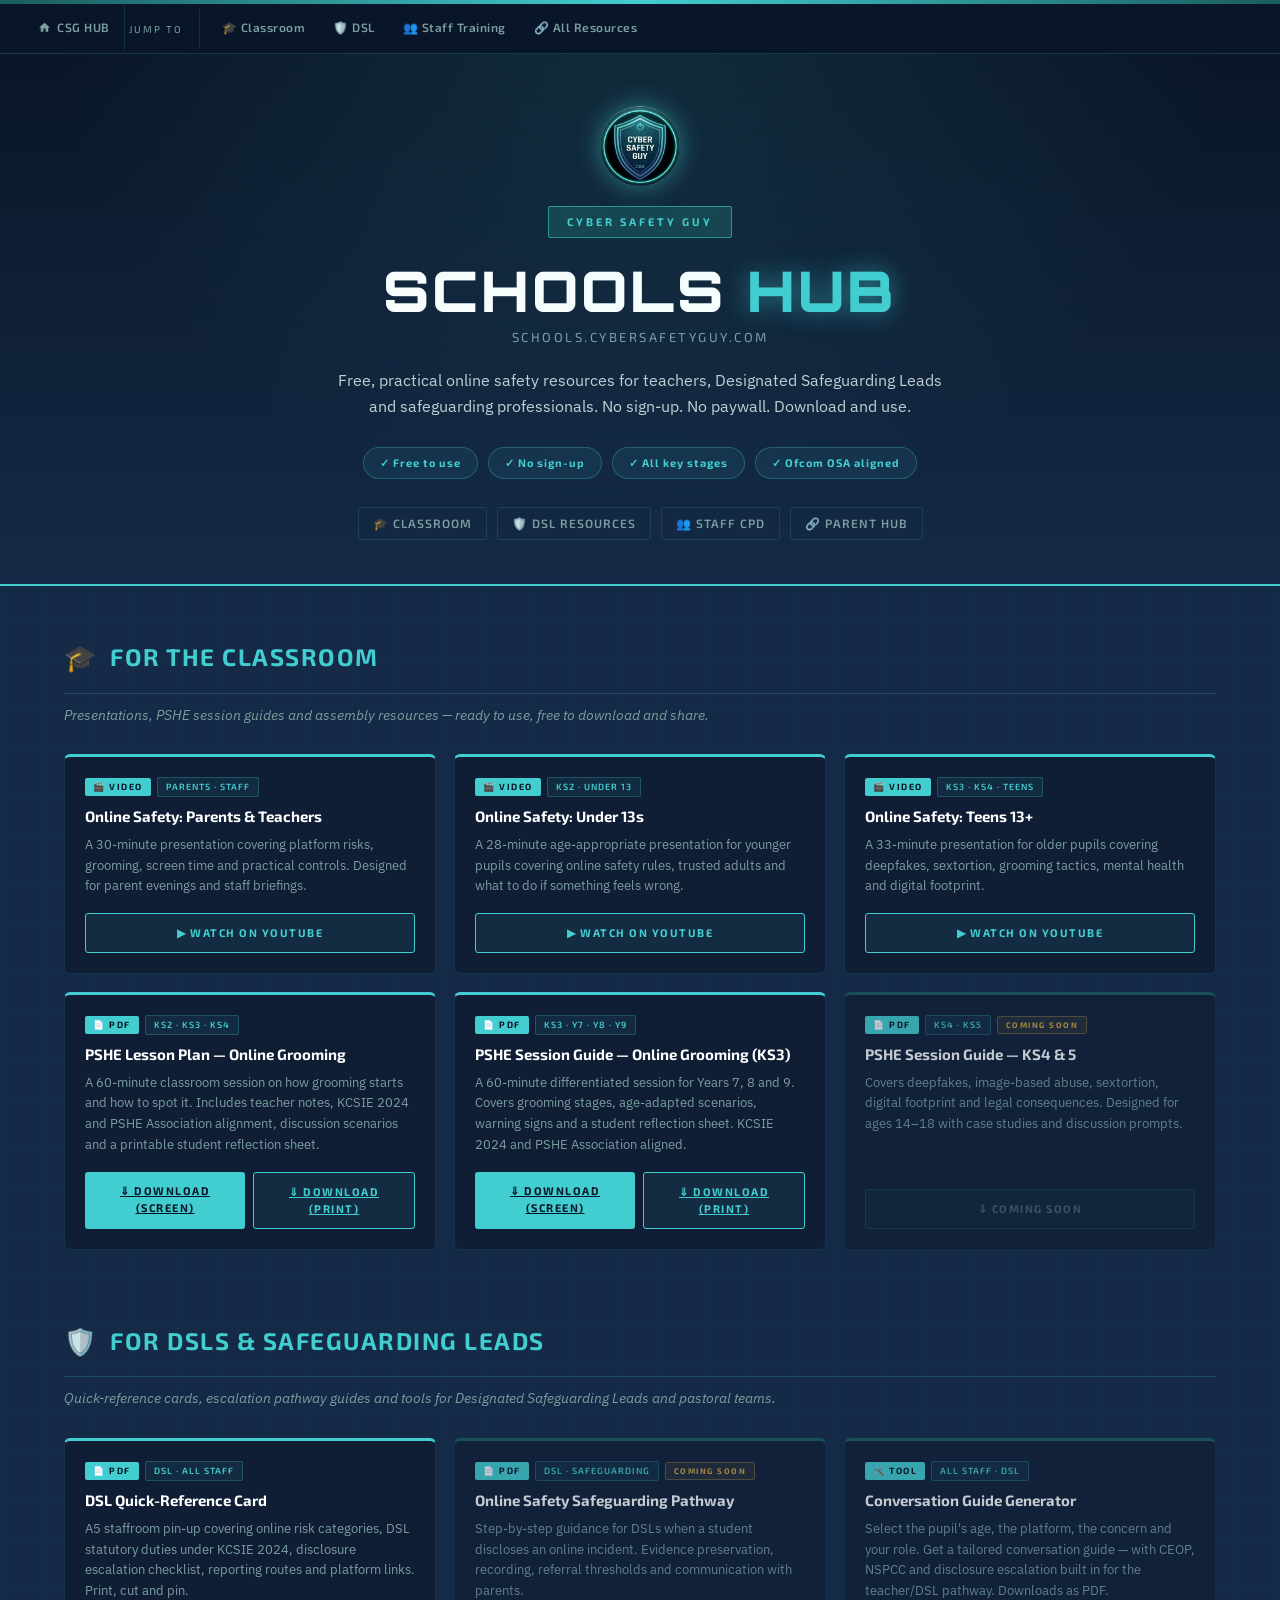
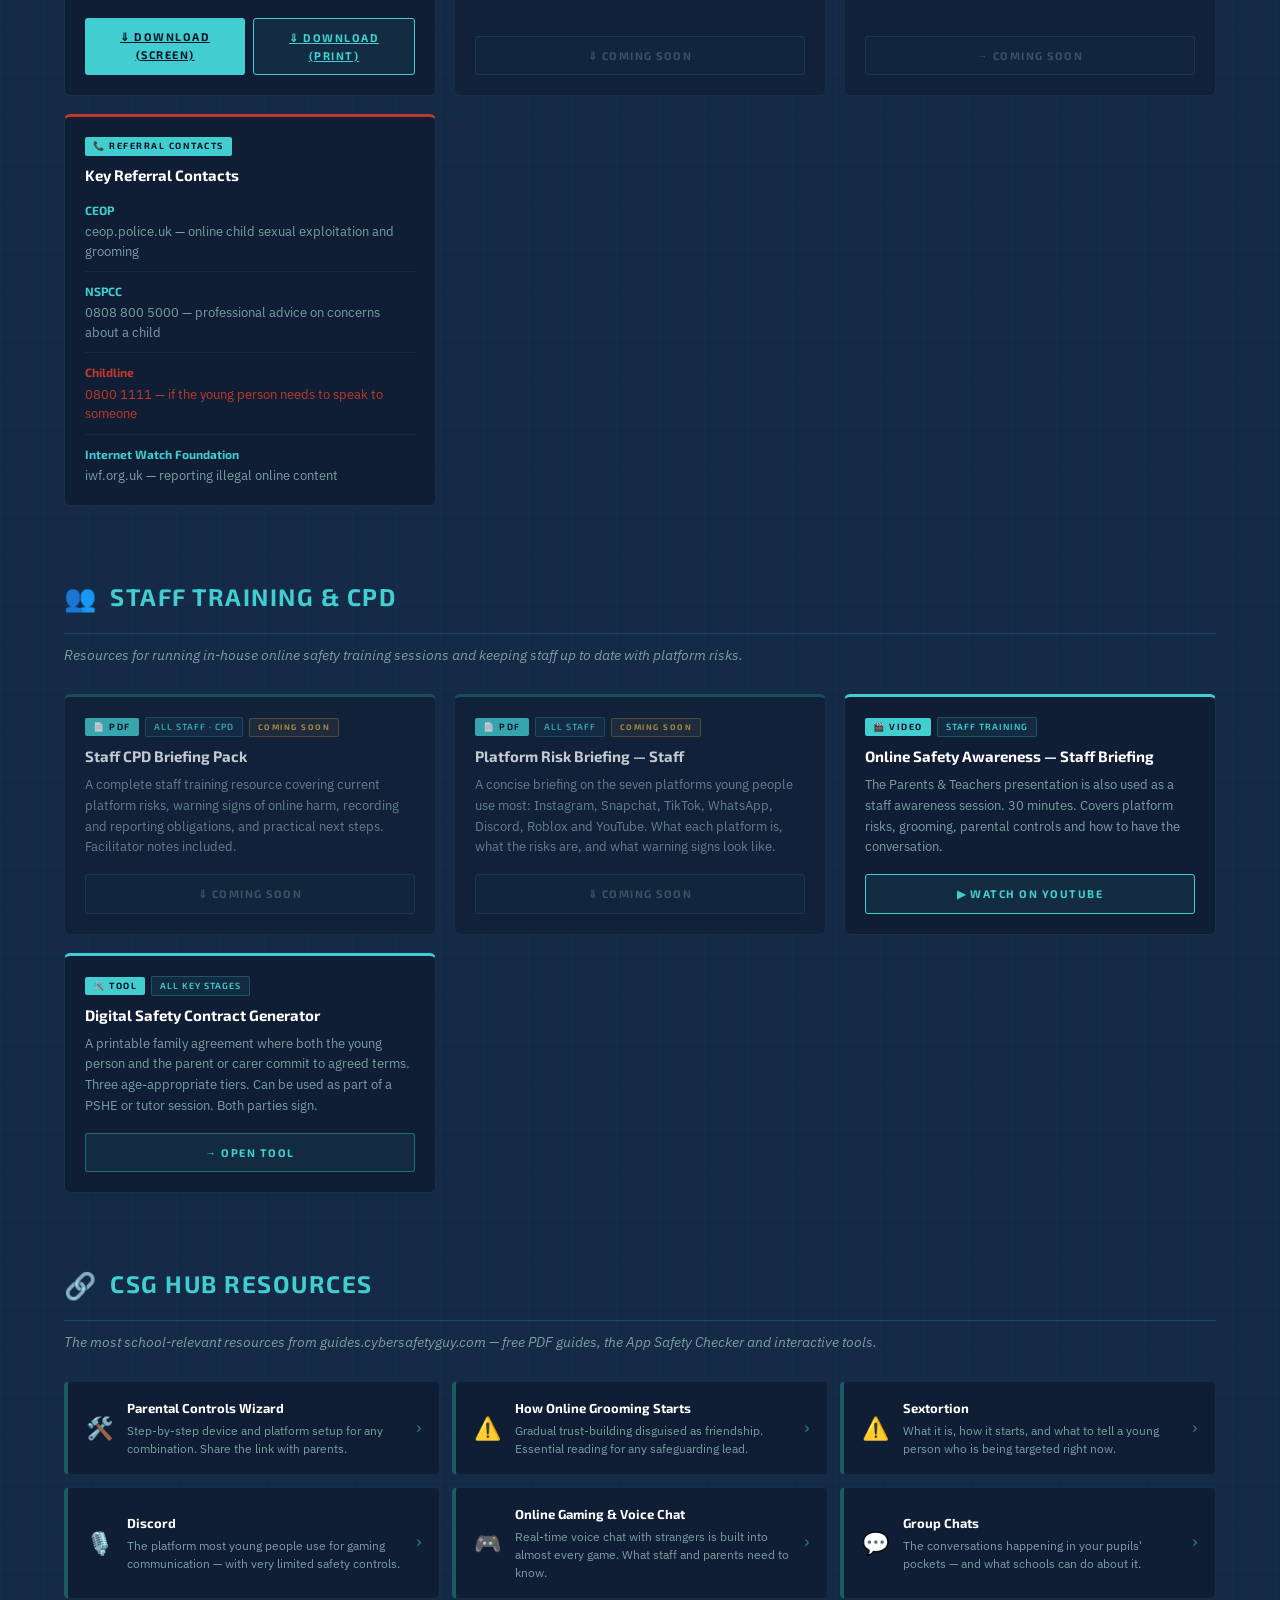
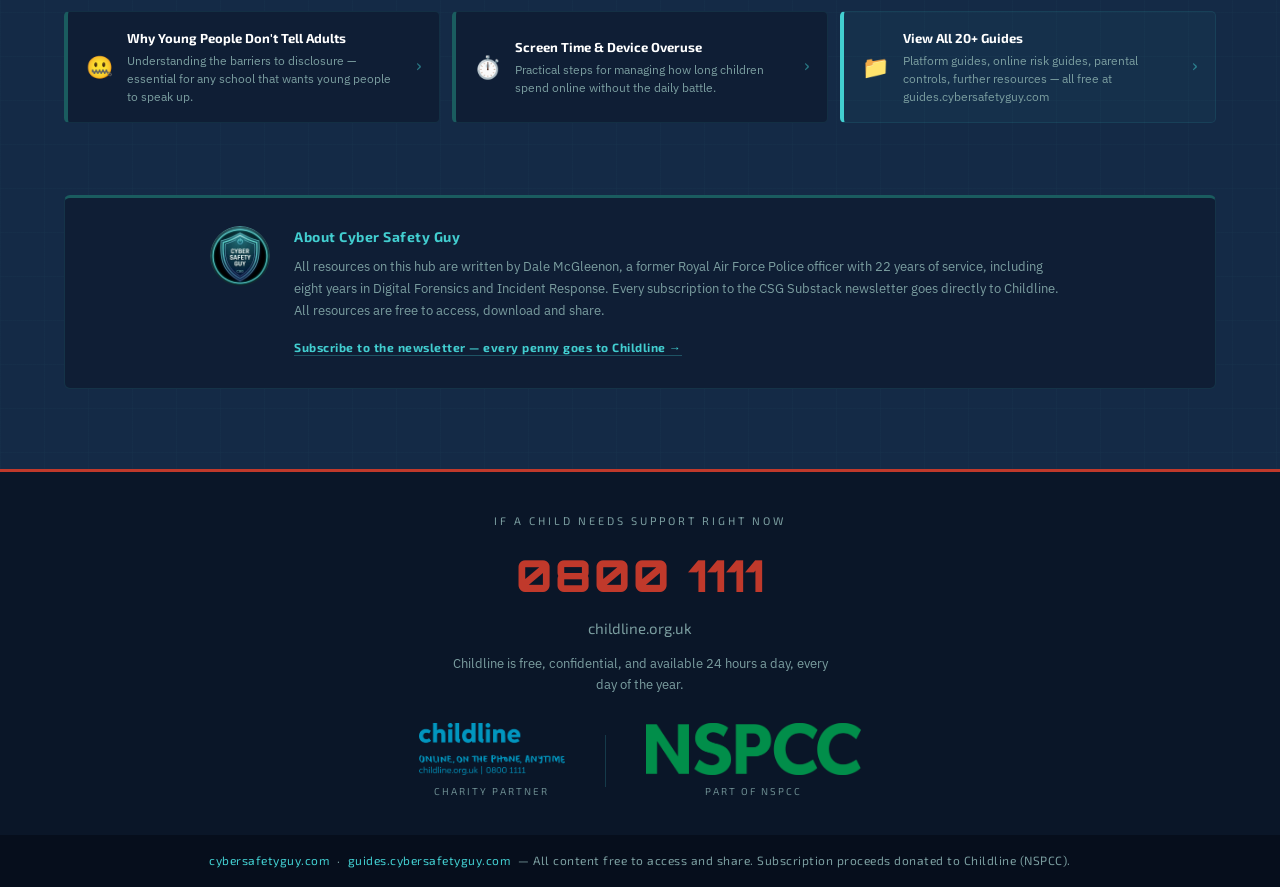
==== commit 0b742777: "Added ks3" ====
--- a/index.html
+++ b/index.html
@@ -112,16 +112,18 @@
         </div>
       </div>
 
-      <!-- PSHE KS3 - coming soon -->
-      <div class="resource-card coming-soon">
-        <div class="rc-meta">
-          <span class="rc-type-badge">📄 PDF</span>
-          <span class="rc-ks-badge">KS3</span>
-          <span class="coming-badge">COMING SOON</span>
-        </div>
-        <h3>PSHE Session Guide — KS3</h3>
-        <p>Lesson plan covering platform risks, stranger danger, grooming awareness and what to do. Designed for ages 11–14 with differentiated activities.</p>
-        <span class="rc-btn disabled">⇓ Coming Soon</span>
+      <!-- PSHE KS3 - available -->
+      <div class="resource-card available">
+        <div class="rc-meta">
+          <span class="rc-type-badge">📄 PDF</span>
+          <span class="rc-ks-badge">KS3 · Y7 · Y8 · Y9</span>
+        </div>
+        <h3>PSHE Session Guide — Online Grooming (KS3)</h3>
+        <p>A 60-minute differentiated session for Years 7, 8 and 9. Covers grooming stages, age-adapted scenarios, warning signs and a student reflection sheet. KCSIE 2024 and PSHE Association aligned.</p>
+        <div class="btn-row">
+          <a href="downloads/CSG_PSHE_KS3_Grooming_Digital.pdf" download class="rc-btn download">⇓ Download (Screen)</a>
+          <a href="downloads/CSG_PSHE_KS3_Grooming_Print.pdf" download class="rc-btn watch">⇓ Download (Print)</a>
+        </div>
       </div>
 
       <!-- PSHE KS4/5 - coming soon -->
@@ -158,8 +160,8 @@
   <h3>DSL Quick-Reference Card</h3>
   <p>A5 staffroom pin-up covering online risk categories, DSL statutory duties under KCSIE 2024, disclosure escalation checklist, reporting routes and platform links. Print, cut and pin.</p>
   <div class="btn-row">
-    <a href="guides/downloads/CSG_DSL_Card_Digital.pdf" download class="rc-btn download">⇓ Download (Screen)</a>
-    <a href="guides/downloads/CSG_DSL_Card_Print.pdf" download class="rc-btn watch">⇓ Download (Print)</a>
+    <a href="downloads/CSG_DSL_Card_Digital.pdf" download class="rc-btn download">⇓ Download (Screen)</a>
+    <a href="downloads/CSG_DSL_Card_Print.pdf" download class="rc-btn watch">⇓ Download (Print)</a>
   </div>
 </div>
 
@@ -415,4 +417,4 @@
   btt.addEventListener('click', () => window.scrollTo({ top:0, behavior:'smooth' }));
 </script>
 </body>
-</html>
+</html>
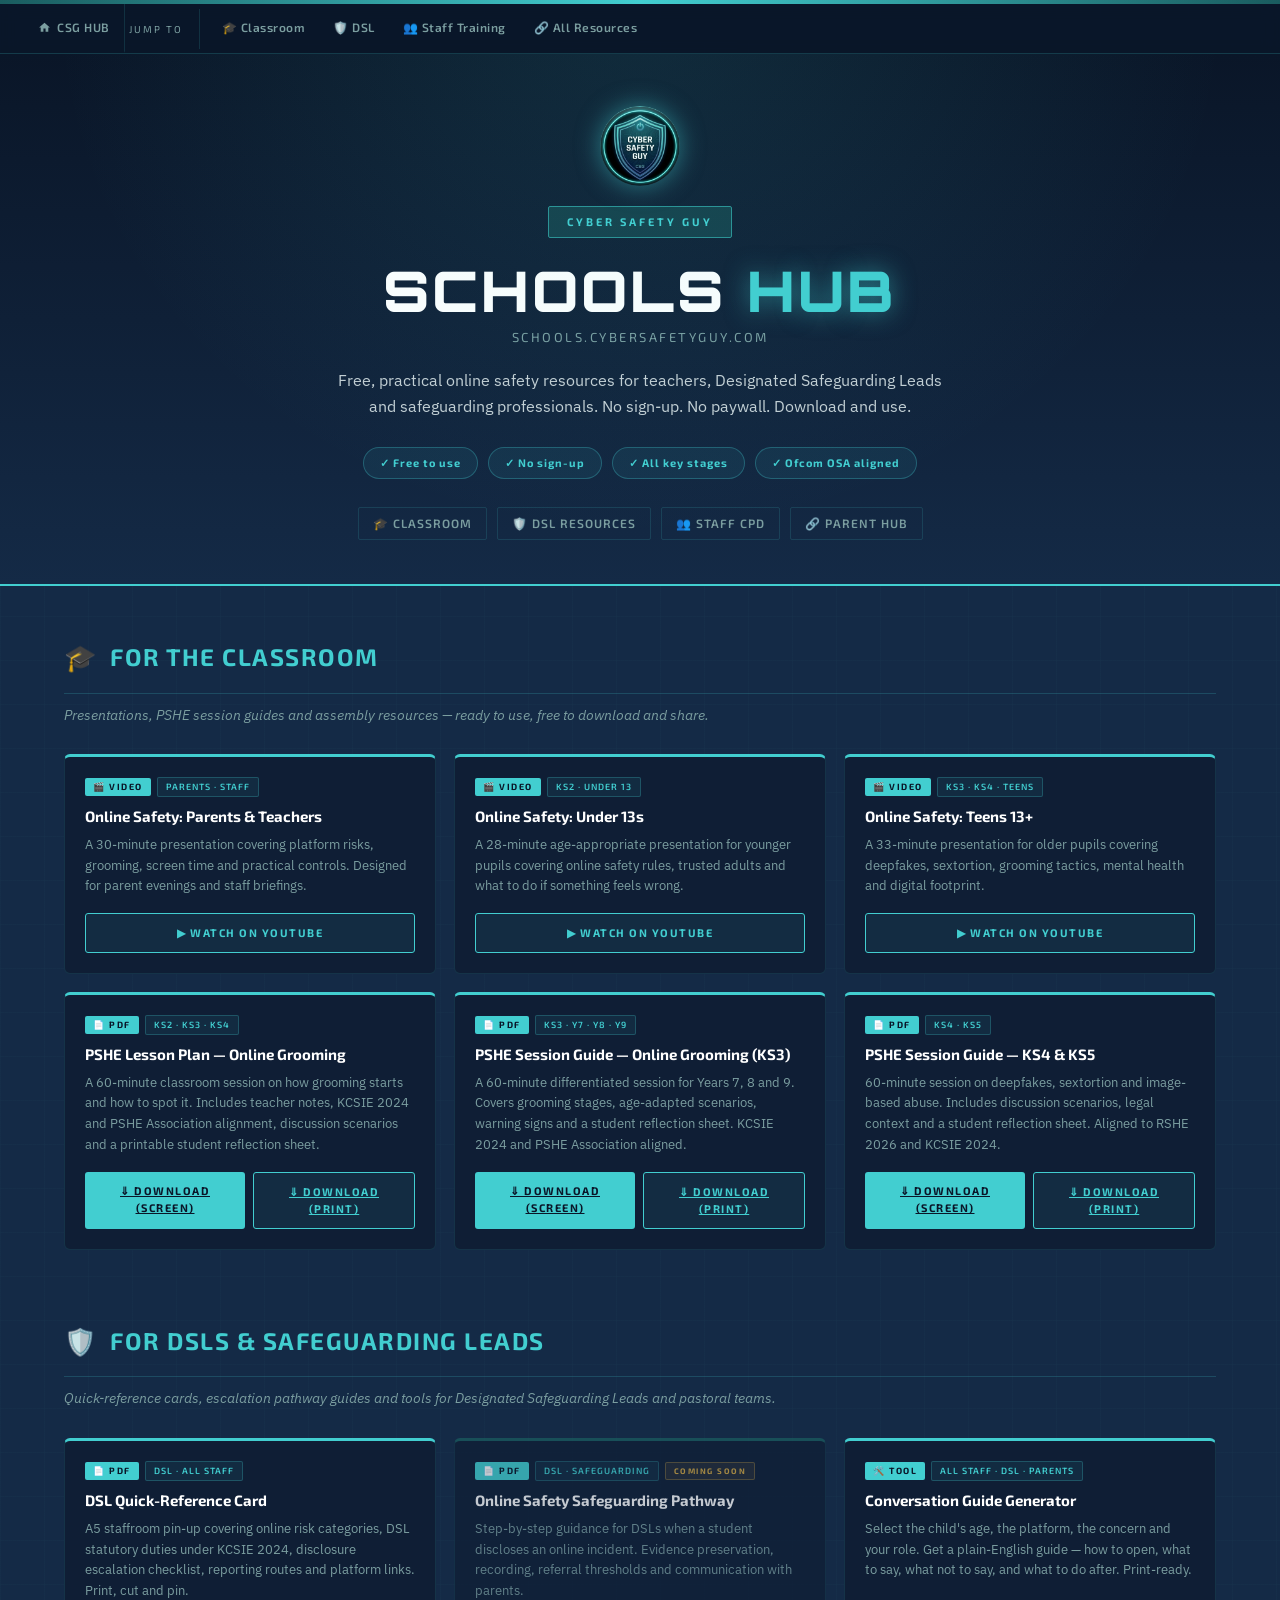
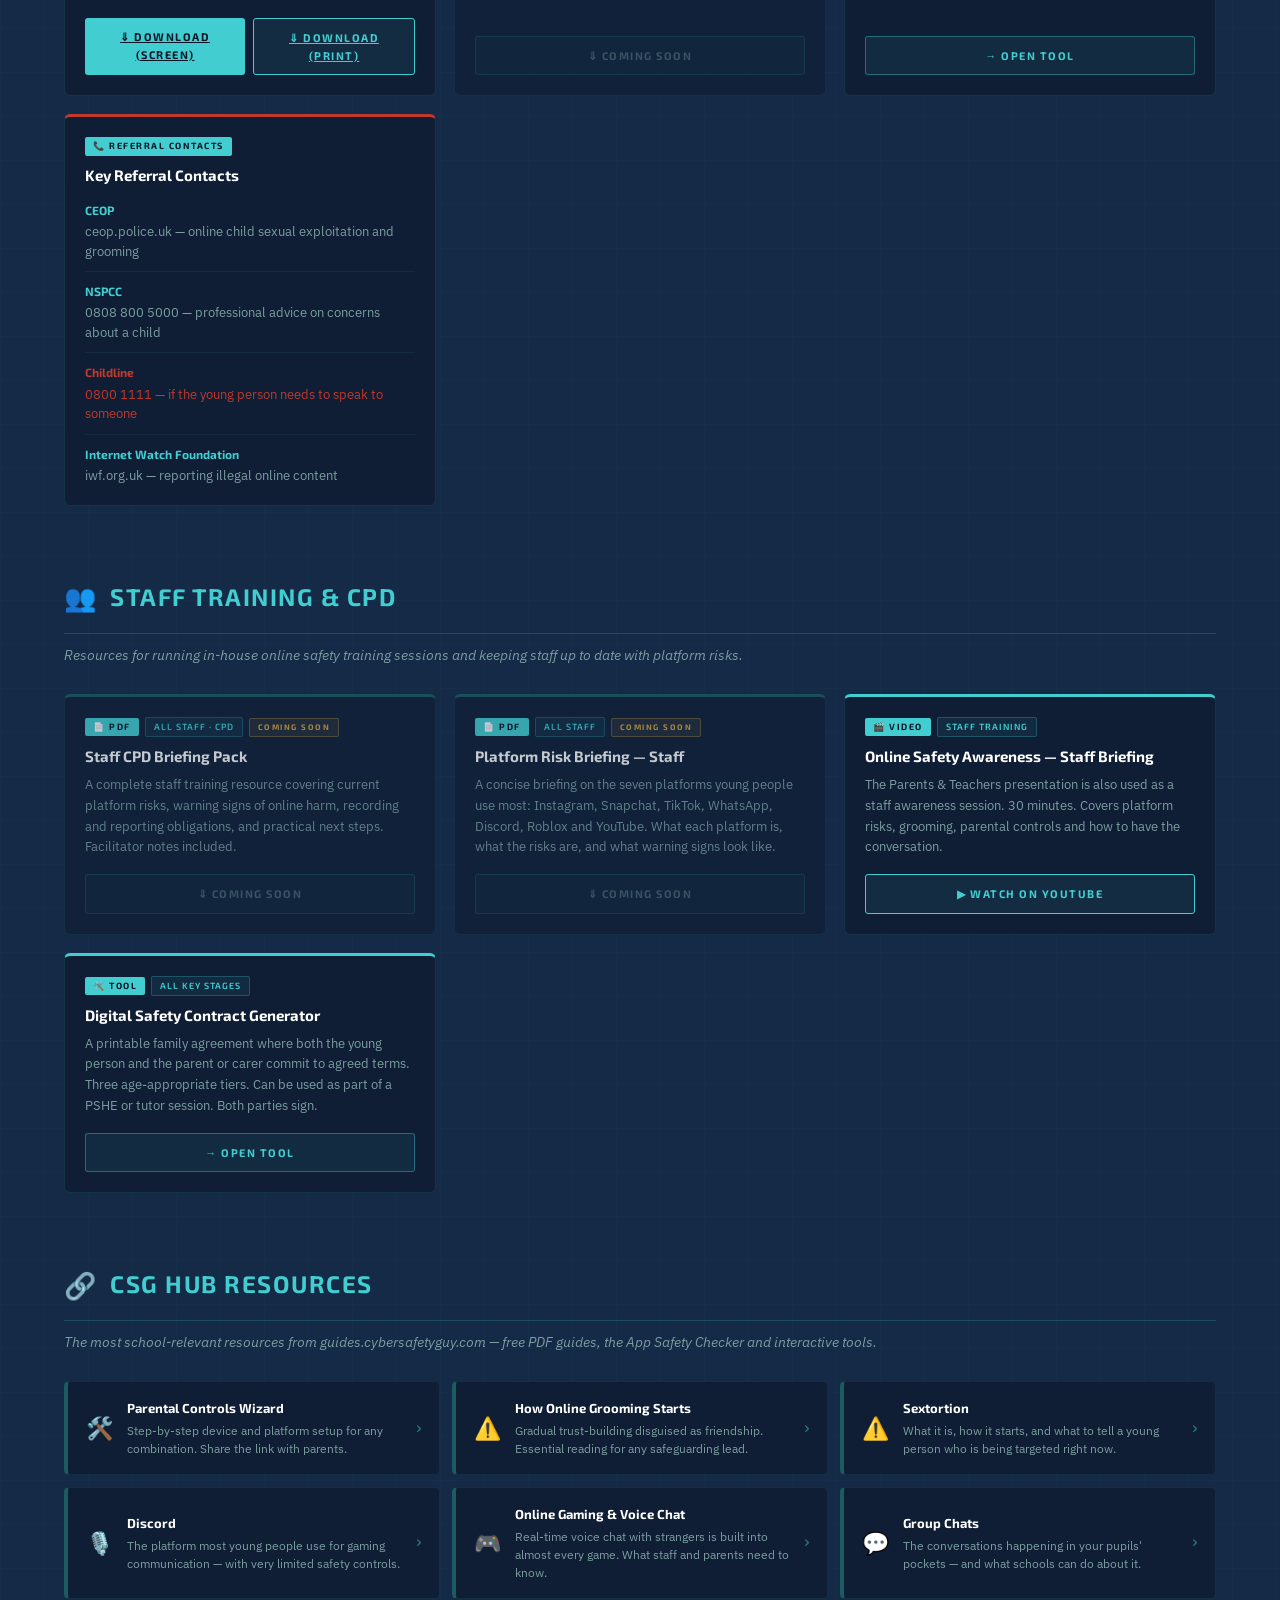
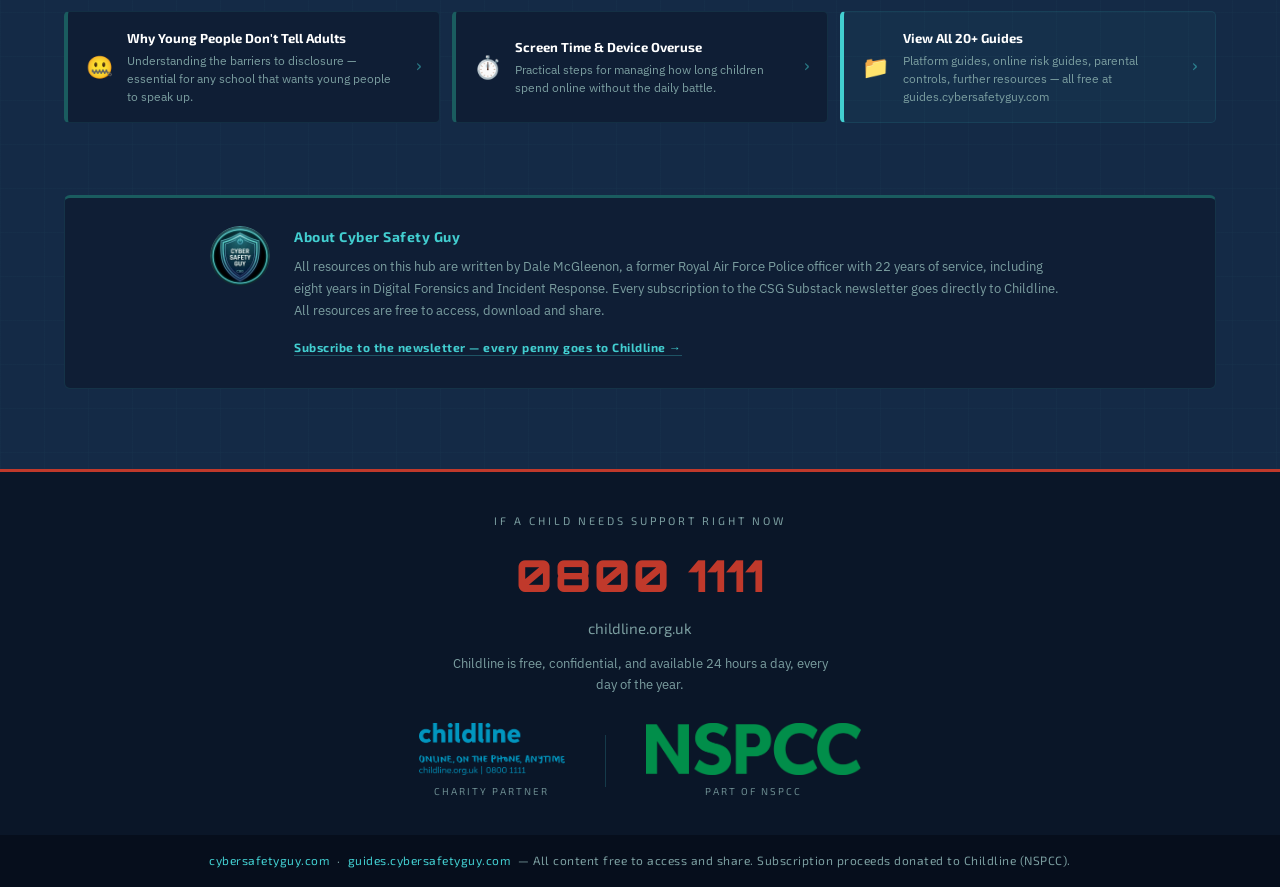
==== commit 06811c07: "Add PSHE KS4/5 session guide — deepfakes, sextortion and the law" ====
--- a/index.html
+++ b/index.html
@@ -126,16 +126,18 @@
         </div>
       </div>
 
-      <!-- PSHE KS4/5 - coming soon -->
-      <div class="resource-card coming-soon">
+      <!-- PSHE KS4/5 - available -->
+      <div class="resource-card available">
         <div class="rc-meta">
           <span class="rc-type-badge">📄 PDF</span>
           <span class="rc-ks-badge">KS4 · KS5</span>
-          <span class="coming-badge">COMING SOON</span>
-        </div>
-        <h3>PSHE Session Guide — KS4 & 5</h3>
-        <p>Covers deepfakes, image-based abuse, sextortion, digital footprint and legal consequences. Designed for ages 14–18 with case studies and discussion prompts.</p>
-        <span class="rc-btn disabled">⇓ Coming Soon</span>
+        </div>
+        <h3>PSHE Session Guide — KS4 &amp; KS5</h3>
+        <p>60-minute session on deepfakes, sextortion and image-based abuse. Includes discussion scenarios, legal context and a student reflection sheet. Aligned to RSHE 2026 and KCSIE 2024.</p>
+        <div class="btn-row">
+          <a href="downloads/CSG_PSHE_KS45_Digital.pdf" download class="rc-btn download">⇓ Download (Screen)</a>
+          <a href="downloads/CSG_PSHE_KS45_Print.pdf" download class="rc-btn watch">⇓ Download (Print)</a>
+        </div>
       </div>
 
     </div>
@@ -177,16 +179,16 @@
         <span class="rc-btn disabled">⇓ Coming Soon</span>
       </div>
 
-      <!-- Conversation Guide Generator - coming soon -->
-      <div class="resource-card coming-soon">
+      <!-- Conversation Guide Generator - live -->
+      <a href="https://guides.cybersafetyguy.com/conversation.html" target="_blank" rel="noopener" class="resource-card available">
         <div class="rc-meta">
           <span class="rc-type-badge">🛠️ Tool</span>
-          <span class="rc-ks-badge">All Staff · DSL</span>
+          <span class="rc-ks-badge">All Staff · DSL · Parents</span>
         </div>
         <h3>Conversation Guide Generator</h3>
-        <p>Select the pupil's age, the platform, the concern and your role. Get a tailored conversation guide — with CEOP, NSPCC and disclosure escalation built in for the teacher/DSL pathway. Downloads as PDF.</p>
-        <span class="rc-btn disabled">→ Coming Soon</span>
-      </div>
+        <p>Select the child's age, the platform, the concern and your role. Get a plain-English guide — how to open, what to say, what not to say, and what to do after. Print-ready.</p>
+        <span class="rc-btn tool">→ Open Tool</span>
+      </a>
 
       <!-- Referral contacts - available -->
       <div class="resource-card referral-card">
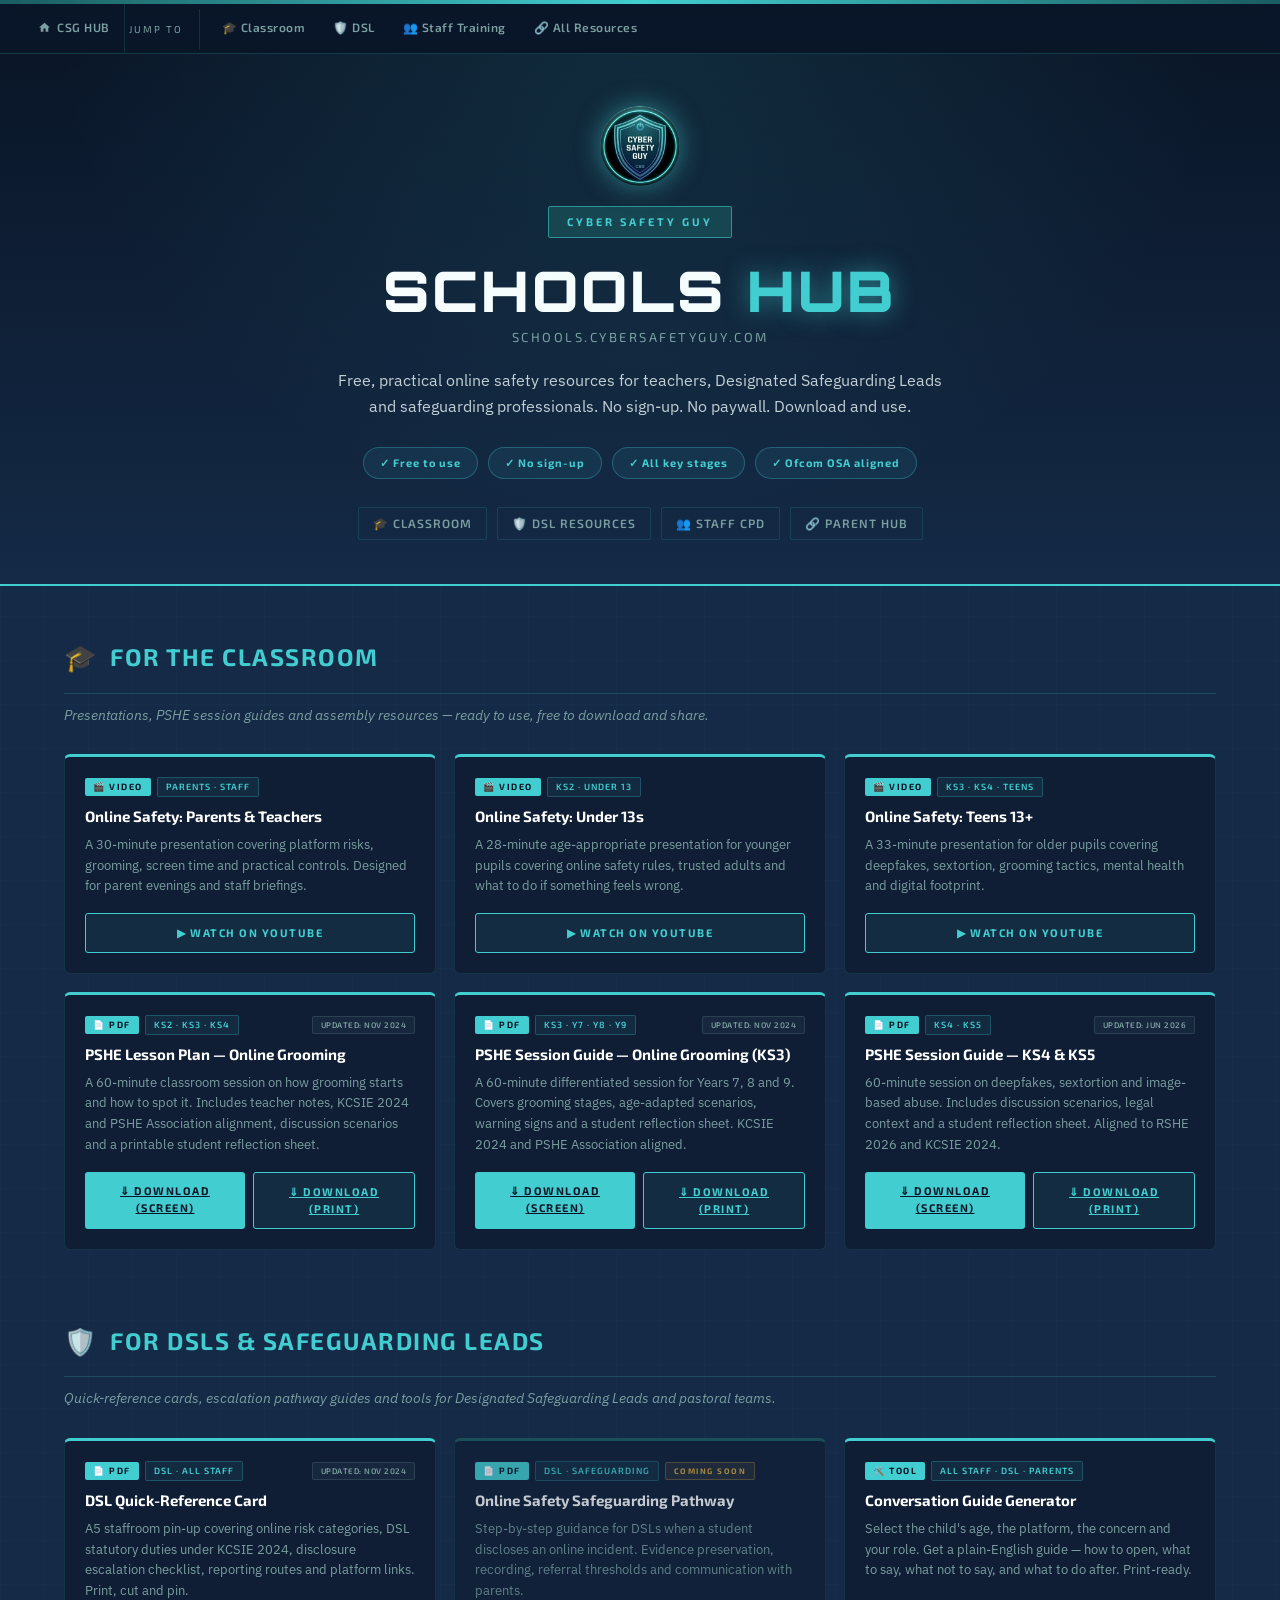
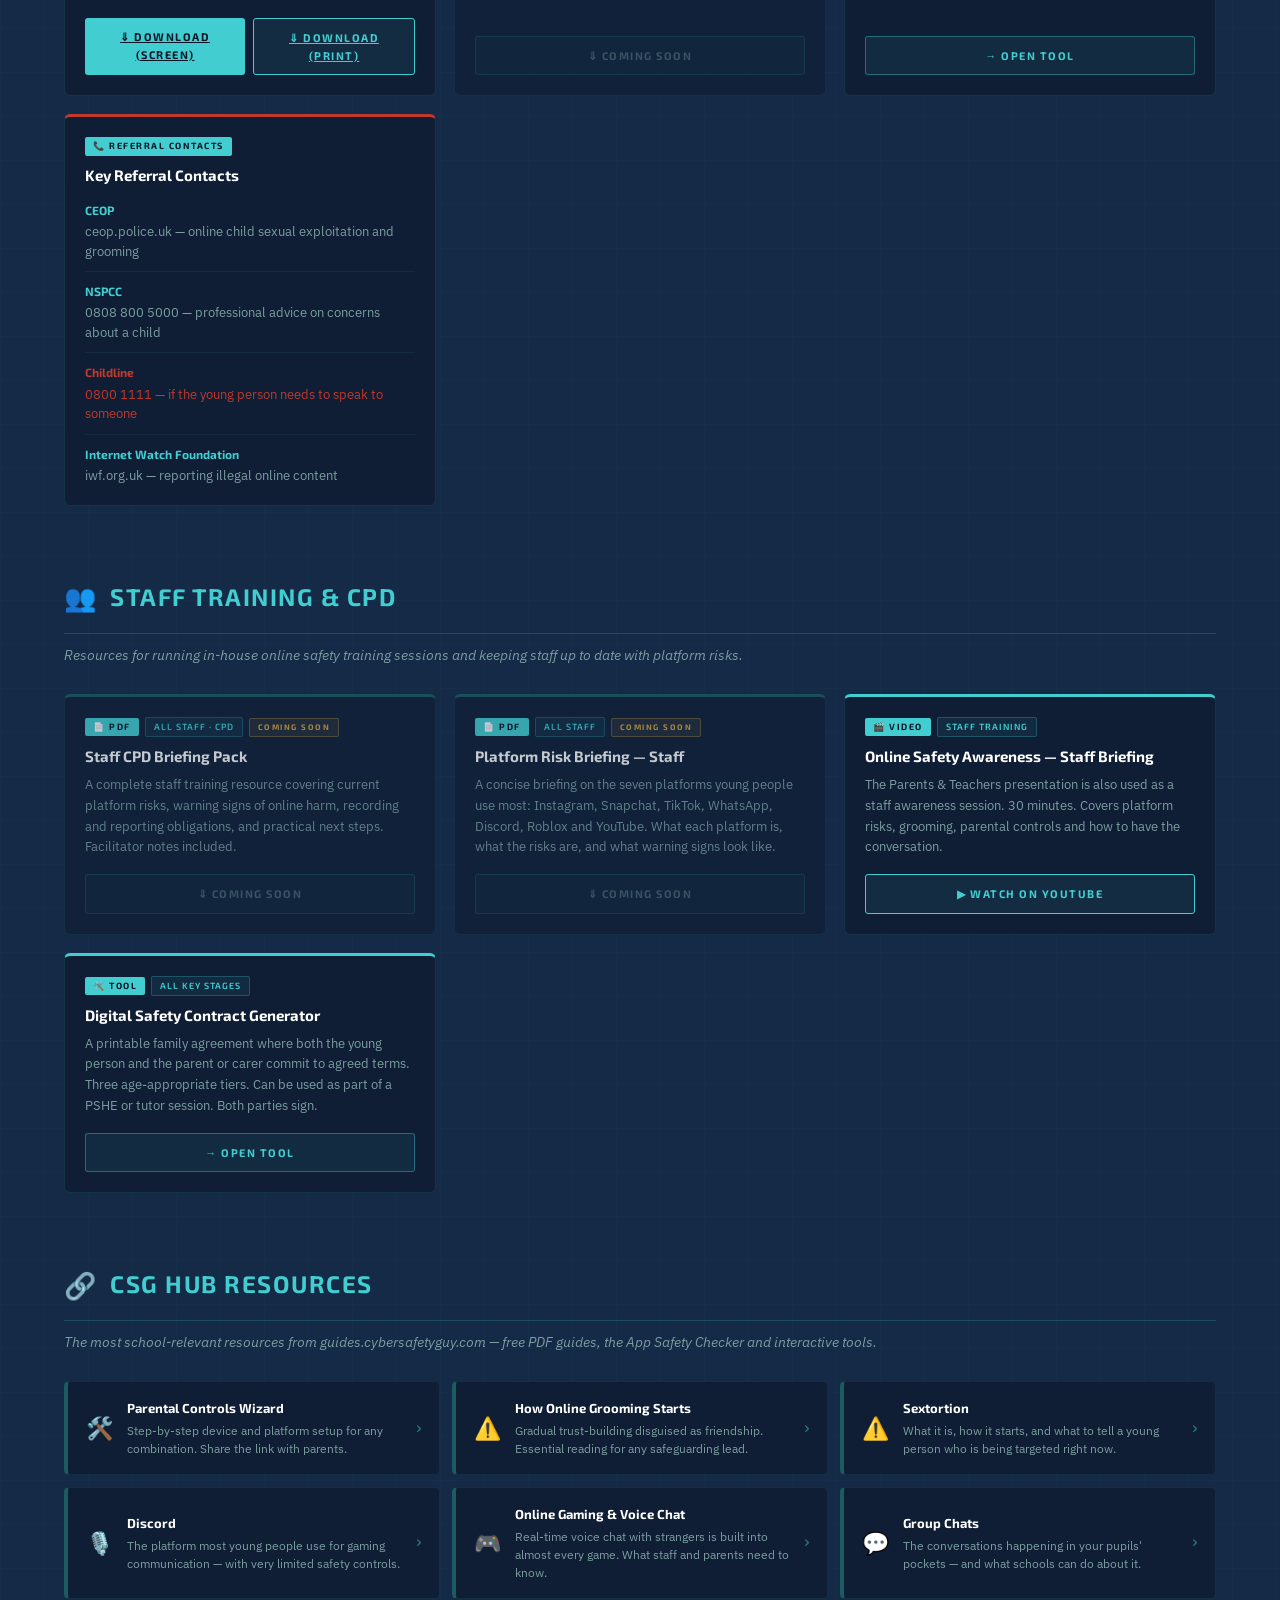
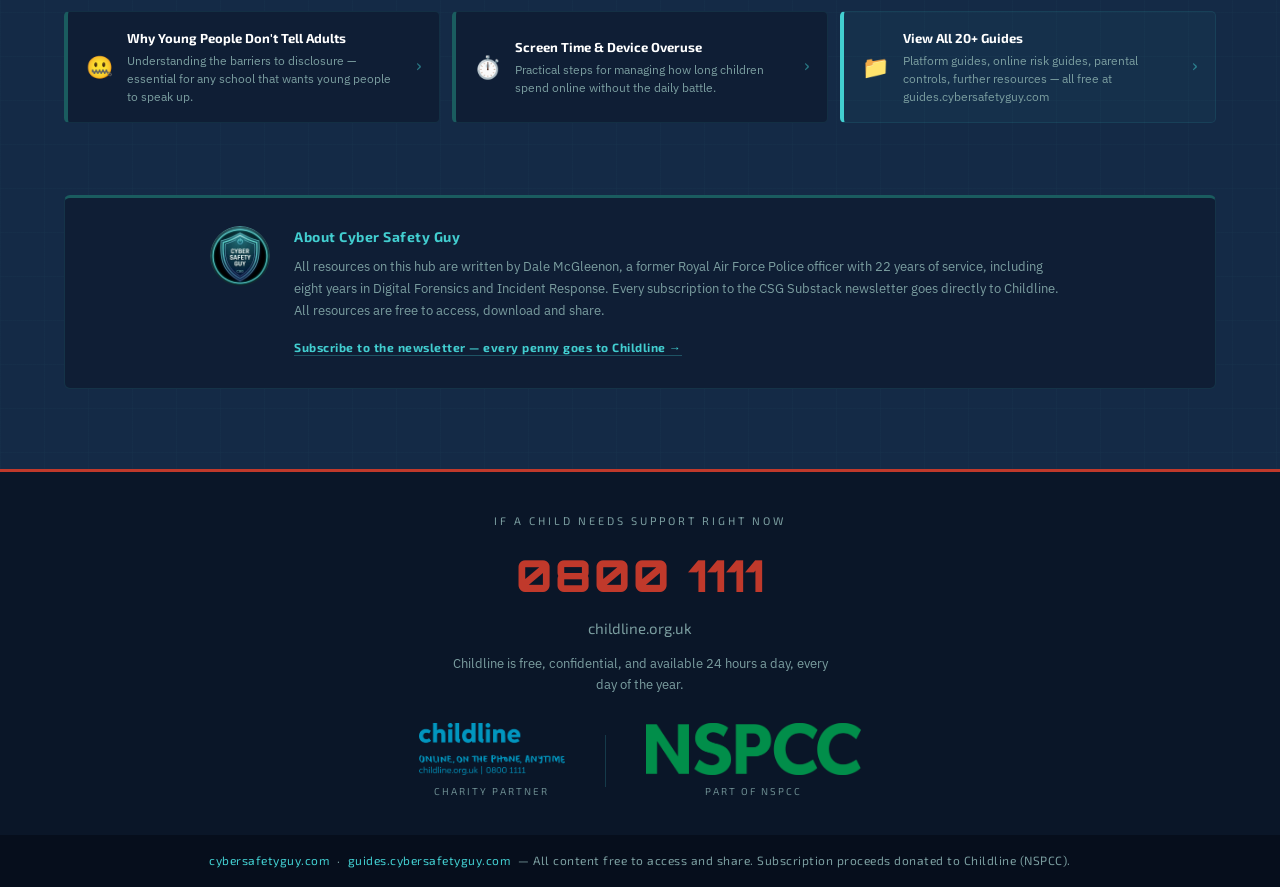
==== commit 35e834ed: "Add resource update dates to PDF downloads" ====
--- a/index.html
+++ b/index.html
@@ -3,14 +3,130 @@
 <head>
   <meta charset="UTF-8">
   <meta name="viewport" content="width=device-width, initial-scale=1.0">
-  <title>CSG Schools Hub — Cyber Safety Guy</title>
+  <title>CSG Schools Hub — Free Online Safety Resources for Teachers & DSLs | Cyber Safety Guy</title>
   <link rel="canonical" href="https://schools.cybersafetyguy.com/">
-  <meta name="description" content="Free online safety resources for teachers, DSLs and safeguarding professionals. PSHE guides, DSL reference cards, staff CPD and more. From Cyber Safety Guy.">
-  <meta property="og:title" content="CSG Schools Hub — Cyber Safety Guy">
-  <meta property="og:description" content="Free online safety resources for schools. Assembly slides, PSHE guides, DSL cards and safeguarding pathway guides.">
+  
+  <!-- Enhanced Meta Descriptions -->
+  <meta name="description" content="Free online safety resources for UK schools. PSHE session guides on grooming, deepfakes & sextortion. DSL quick-reference cards. Staff CPD materials. KCSIE 2024 & RSHE 2026 aligned. No sign-up required.">
+  <meta name="keywords" content="online safety, PSHE resources, safeguarding, DSL resources, KCSIE 2024, grooming prevention, sextortion, deepfakes, school safeguarding, teacher resources, CPD, cyber safety">
+  <meta name="author" content="Dale McGleenon, Cyber Safety Guy">
+  <meta name="robots" content="index, follow">
+  
+  <!-- Open Graph / Facebook -->
+  <meta property="og:type" content="website">
   <meta property="og:url" content="https://schools.cybersafetyguy.com/">
-  <meta property="og:type" content="website">
+  <meta property="og:title" content="CSG Schools Hub — Free Online Safety Resources for Teachers & DSLs">
+  <meta property="og:description" content="Free PSHE guides, DSL reference cards, and staff training resources. Covering grooming, deepfakes, sextortion and online safety. KCSIE 2024 aligned. No sign-up required.">
   <meta property="og:image" content="https://schools.cybersafetyguy.com/images/CSG_logo.png">
+  <meta property="og:site_name" content="Cyber Safety Guy Schools Hub">
+  
+  <!-- Twitter Card -->
+  <meta name="twitter:card" content="summary_large_image">
+  <meta name="twitter:url" content="https://schools.cybersafetyguy.com/">
+  <meta name="twitter:title" content="CSG Schools Hub — Free Online Safety Resources">
+  <meta name="twitter:description" content="Free PSHE guides, DSL cards, and training resources for UK schools. KCSIE 2024 aligned.">
+  <meta name="twitter:image" content="https://schools.cybersafetyguy.com/images/CSG_logo.png">
+  
+  <!-- Structured Data (JSON-LD) -->
+  <script type="application/ld+json">
+  {
+    "@context": "https://schema.org",
+    "@type": "EducationalOrganization",
+    "name": "Cyber Safety Guy Schools Hub",
+    "url": "https://schools.cybersafetyguy.com",
+    "logo": "https://schools.cybersafetyguy.com/images/CSG_logo.png",
+    "description": "Free online safety resources for UK schools including PSHE session guides, DSL reference materials, and staff training resources.",
+    "founder": {
+      "@type": "Person",
+      "name": "Dale McGleenon",
+      "jobTitle": "Online Safety Specialist",
+      "description": "Former Royal Air Force Police officer with 22 years of service, including eight years in Digital Forensics and Incident Response"
+    },
+    "offers": {
+      "@type": "Offer",
+      "price": "0",
+      "priceCurrency": "GBP",
+      "availability": "https://schema.org/InStock",
+      "description": "All resources are free to access, download and share"
+    },
+    "audience": {
+      "@type": "EducationalAudience",
+      "educationalRole": ["teacher", "administrator", "safeguarding lead"]
+    },
+    "educationalLevel": ["KS2", "KS3", "KS4", "KS5"],
+    "inLanguage": "en-GB",
+    "areaServed": "GB",
+    "sameAs": [
+      "https://guides.cybersafetyguy.com",
+      "https://cybersafetyguy.com",
+      "https://www.youtube.com/@cybersafetyguy3085"
+    ]
+  }
+  </script>
+  
+  <script type="application/ld+json">
+  {
+    "@context": "https://schema.org",
+    "@type": "WebSite",
+    "name": "CSG Schools Hub",
+    "url": "https://schools.cybersafetyguy.com",
+    "potentialAction": {
+      "@type": "SearchAction",
+      "target": "https://schools.cybersafetyguy.com/#search={search_term_string}",
+      "query-input": "required name=search_term_string"
+    }
+  }
+  </script>
+  
+  <script type="application/ld+json">
+  {
+    "@context": "https://schema.org",
+    "@type": "ItemList",
+    "name": "Free School Online Safety Resources",
+    "description": "Downloadable PSHE guides and DSL resources",
+    "itemListElement": [
+      {
+        "@type": "ListItem",
+        "position": 1,
+        "item": {
+          "@type": "DigitalDocument",
+          "name": "PSHE Session Guide — Online Grooming",
+          "description": "60-minute classroom session on how grooming starts and how to spot it. KCSIE 2024 aligned.",
+          "url": "https://schools.cybersafetyguy.com/downloads/CSG_PSHE_Grooming_Digital.pdf",
+          "educationalLevel": ["KS2", "KS3", "KS4"],
+          "inLanguage": "en-GB",
+          "isAccessibleForFree": true
+        }
+      },
+      {
+        "@type": "ListItem",
+        "position": 2,
+        "item": {
+          "@type": "DigitalDocument",
+          "name": "PSHE Session Guide — KS4 & KS5 (Deepfakes, Sextortion & the Law)",
+          "description": "60-minute session on deepfakes, sextortion and image-based abuse. RSHE 2026 and KCSIE 2024 aligned.",
+          "url": "https://schools.cybersafetyguy.com/downloads/CSG_PSHE_KS45_Digital.pdf",
+          "educationalLevel": ["KS4", "KS5"],
+          "inLanguage": "en-GB",
+          "isAccessibleForFree": true
+        }
+      },
+      {
+        "@type": "ListItem",
+        "position": 3,
+        "item": {
+          "@type": "DigitalDocument",
+          "name": "DSL Quick-Reference Card",
+          "description": "A5 staffroom reference covering online risk categories, DSL duties under KCSIE 2024, and reporting routes.",
+          "url": "https://schools.cybersafetyguy.com/downloads/CSG_DSL_Card_Digital.pdf",
+          "audience": "Designated Safeguarding Leads",
+          "inLanguage": "en-GB",
+          "isAccessibleForFree": true
+        }
+      }
+    ]
+  }
+  </script>
 
   <link rel="preconnect" href="https://fonts.googleapis.com">
   <link href="https://fonts.googleapis.com/css2?family=Orbitron:wght@700;900&family=Exo+2:wght@400;600;700&family=IBM+Plex+Sans:ital,wght@0,400;0,500;1,400&display=swap" rel="stylesheet">
@@ -103,6 +219,7 @@
         <div class="rc-meta">
           <span class="rc-type-badge">📄 PDF</span>
           <span class="rc-ks-badge">KS2 · KS3 · KS4</span>
+          <span class="rc-updated-badge">Updated: Nov 2024</span>
         </div>
         <h3>PSHE Lesson Plan — Online Grooming</h3>
         <p>A 60-minute classroom session on how grooming starts and how to spot it. Includes teacher notes, KCSIE 2024 and PSHE Association alignment, discussion scenarios and a printable student reflection sheet.</p>
@@ -117,6 +234,7 @@
         <div class="rc-meta">
           <span class="rc-type-badge">📄 PDF</span>
           <span class="rc-ks-badge">KS3 · Y7 · Y8 · Y9</span>
+          <span class="rc-updated-badge">Updated: Nov 2024</span>
         </div>
         <h3>PSHE Session Guide — Online Grooming (KS3)</h3>
         <p>A 60-minute differentiated session for Years 7, 8 and 9. Covers grooming stages, age-adapted scenarios, warning signs and a student reflection sheet. KCSIE 2024 and PSHE Association aligned.</p>
@@ -131,6 +249,7 @@
         <div class="rc-meta">
           <span class="rc-type-badge">📄 PDF</span>
           <span class="rc-ks-badge">KS4 · KS5</span>
+          <span class="rc-updated-badge">Updated: Jun 2026</span>
         </div>
         <h3>PSHE Session Guide — KS4 &amp; KS5</h3>
         <p>60-minute session on deepfakes, sextortion and image-based abuse. Includes discussion scenarios, legal context and a student reflection sheet. Aligned to RSHE 2026 and KCSIE 2024.</p>
@@ -158,6 +277,7 @@
   <div class="rc-meta">
     <span class="rc-type-badge">📄 PDF</span>
     <span class="rc-ks-badge">DSL · All Staff</span>
+    <span class="rc-updated-badge">Updated: Nov 2024</span>
   </div>
   <h3>DSL Quick-Reference Card</h3>
   <p>A5 staffroom pin-up covering online risk categories, DSL statutory duties under KCSIE 2024, disclosure escalation checklist, reporting routes and platform links. Print, cut and pin.</p>
--- a/style.css
+++ b/style.css
@@ -212,6 +212,13 @@
   color: var(--gold); background: rgba(212,168,67,0.1);
   border: 1px solid rgba(212,168,67,0.35); padding: 2px 8px; border-radius: 2px;
 }
+.rc-updated-badge {
+  font-family: 'Exo 2', sans-serif; font-weight: 600; font-size: 8px;
+  letter-spacing: 0.5px; text-transform: uppercase;
+  color: var(--grey); background: rgba(123,158,160,0.08);
+  border: 1px solid rgba(123,158,160,0.2); padding: 2px 8px; border-radius: 2px;
+  margin-left: auto;
+}
 
 /* RC buttons */
 .rc-btn {
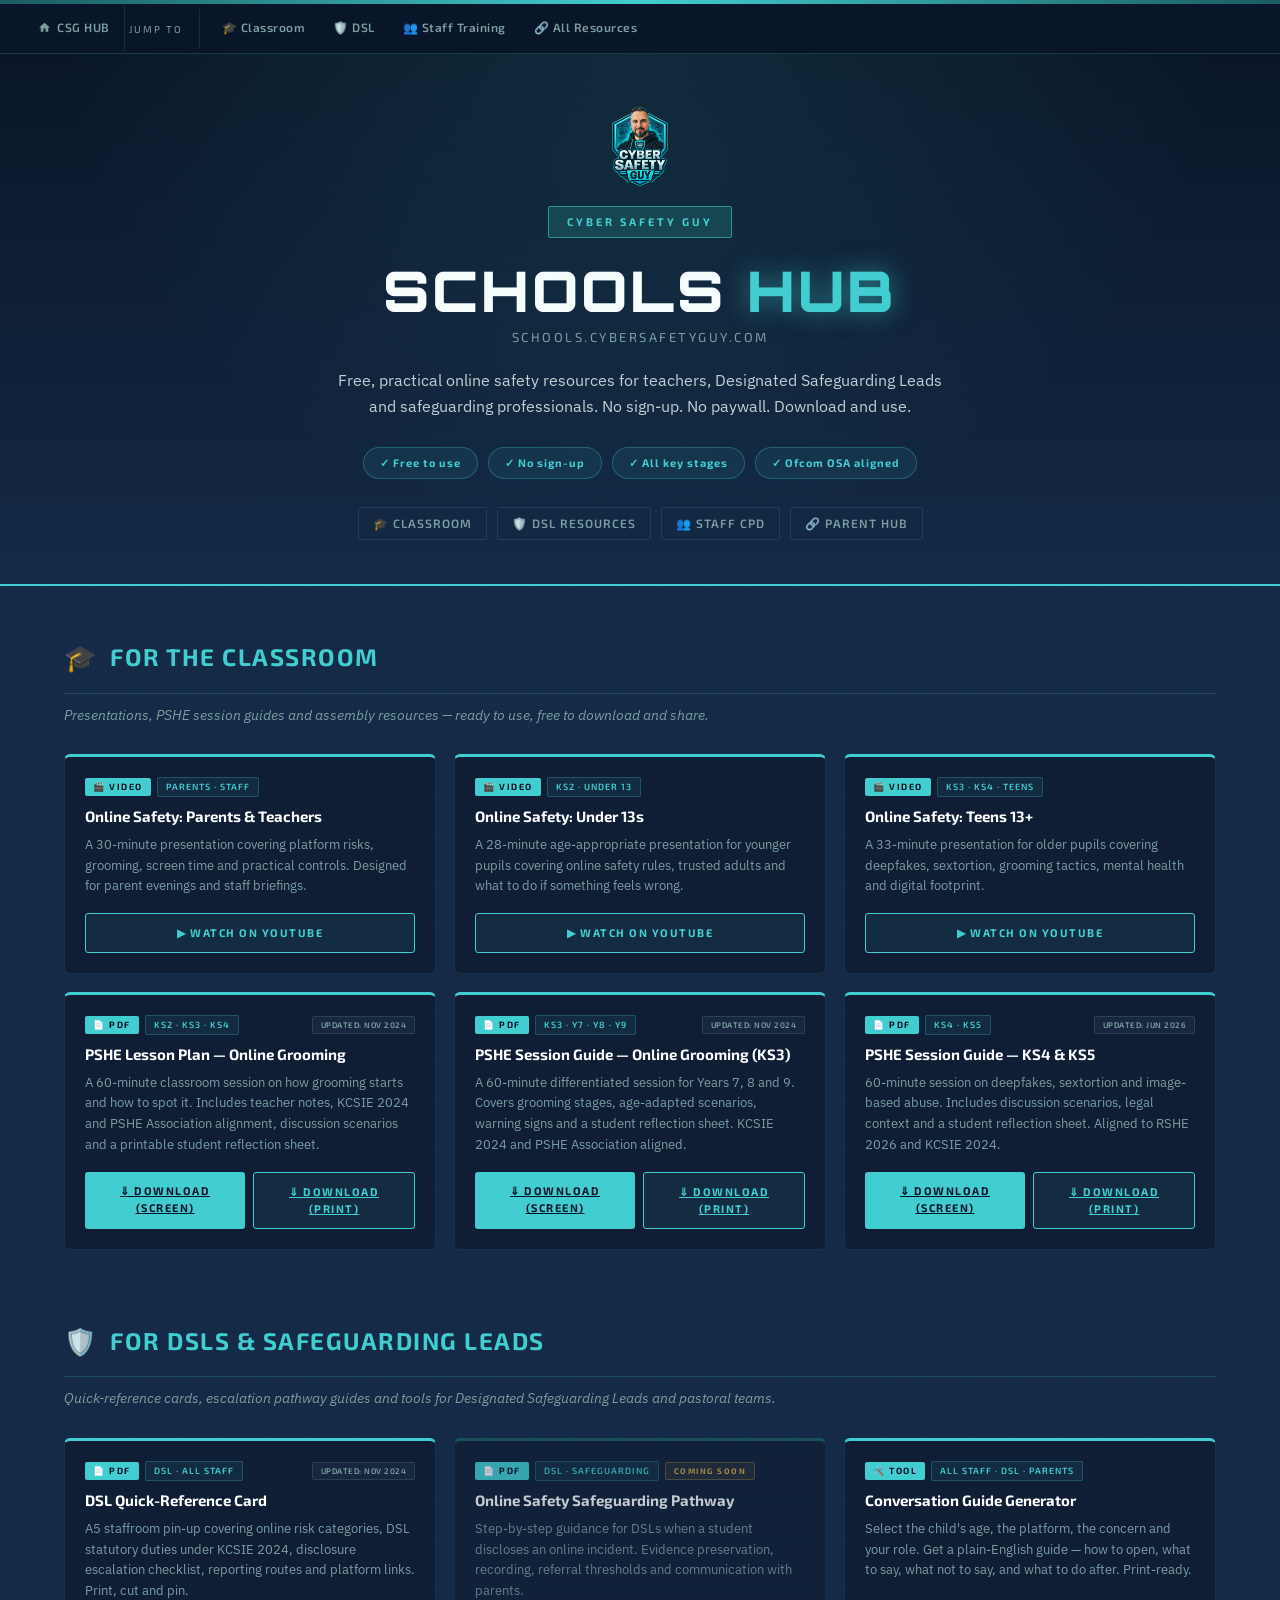
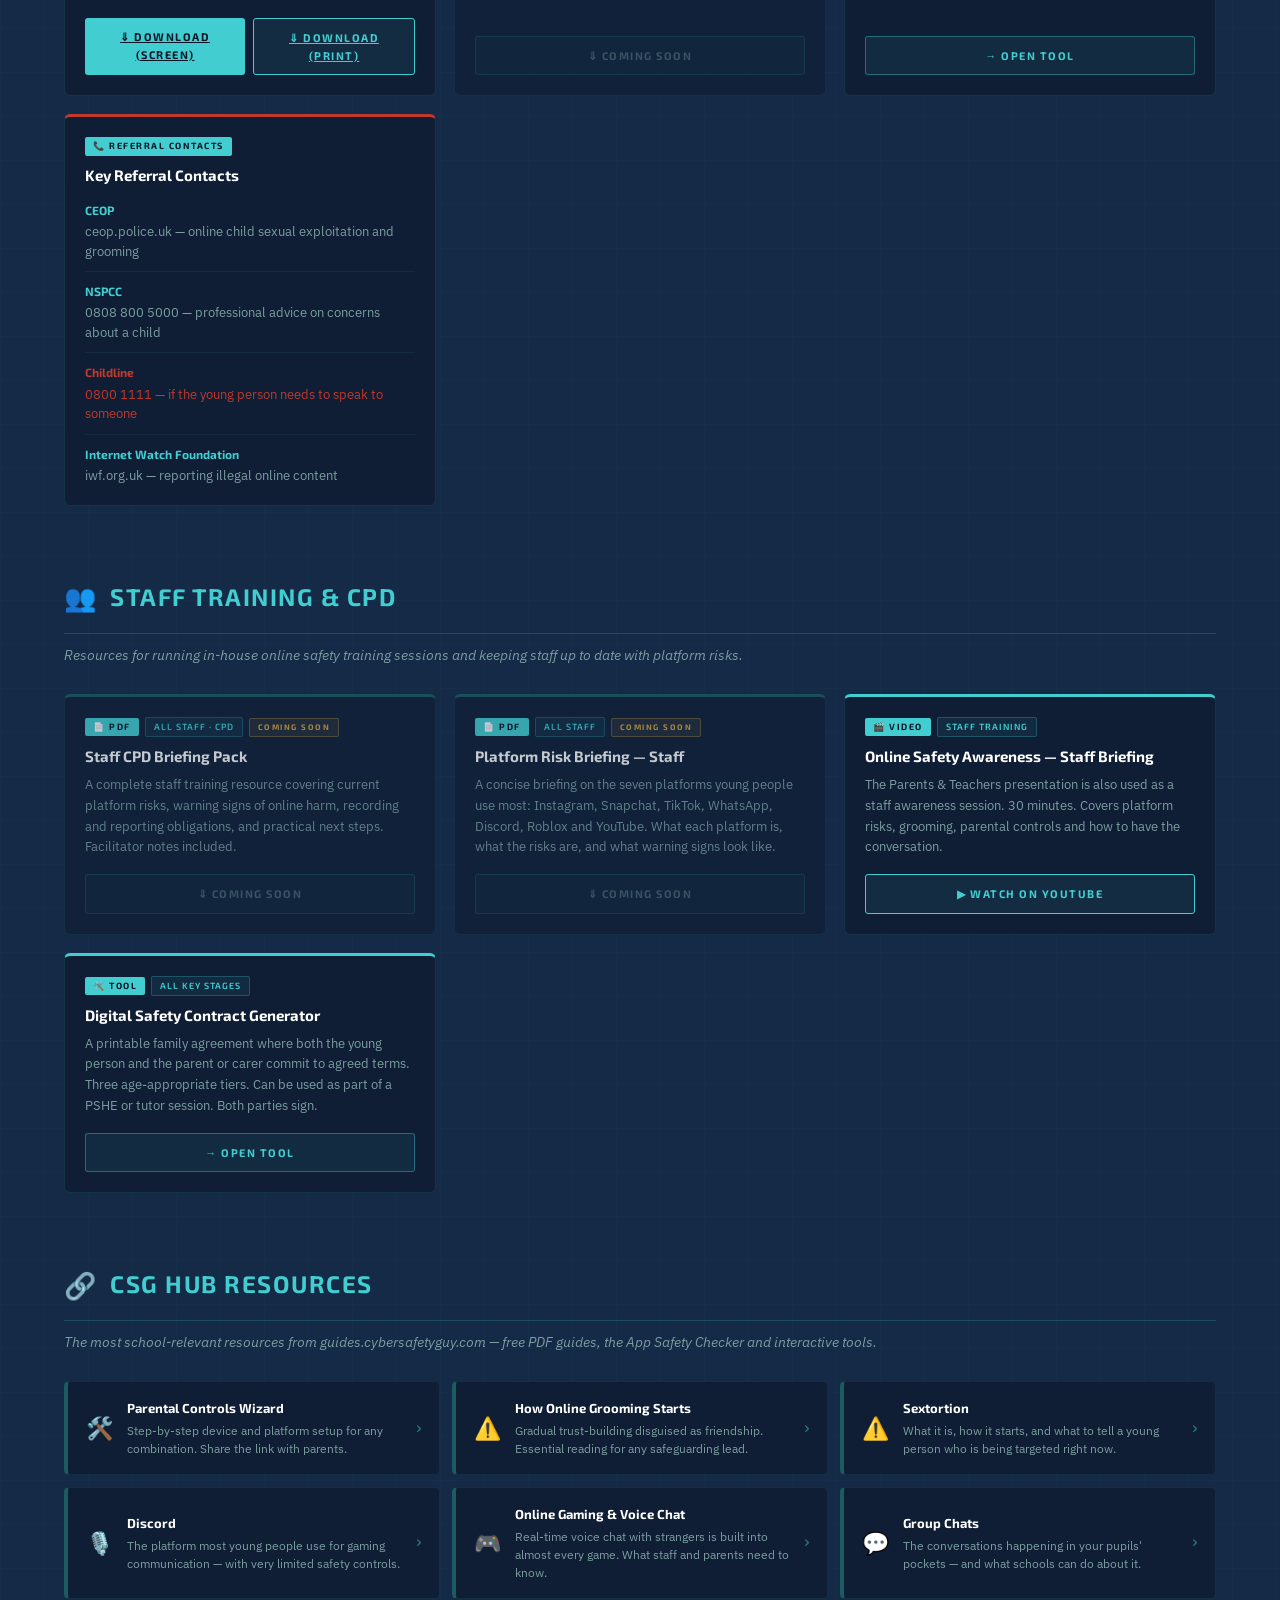
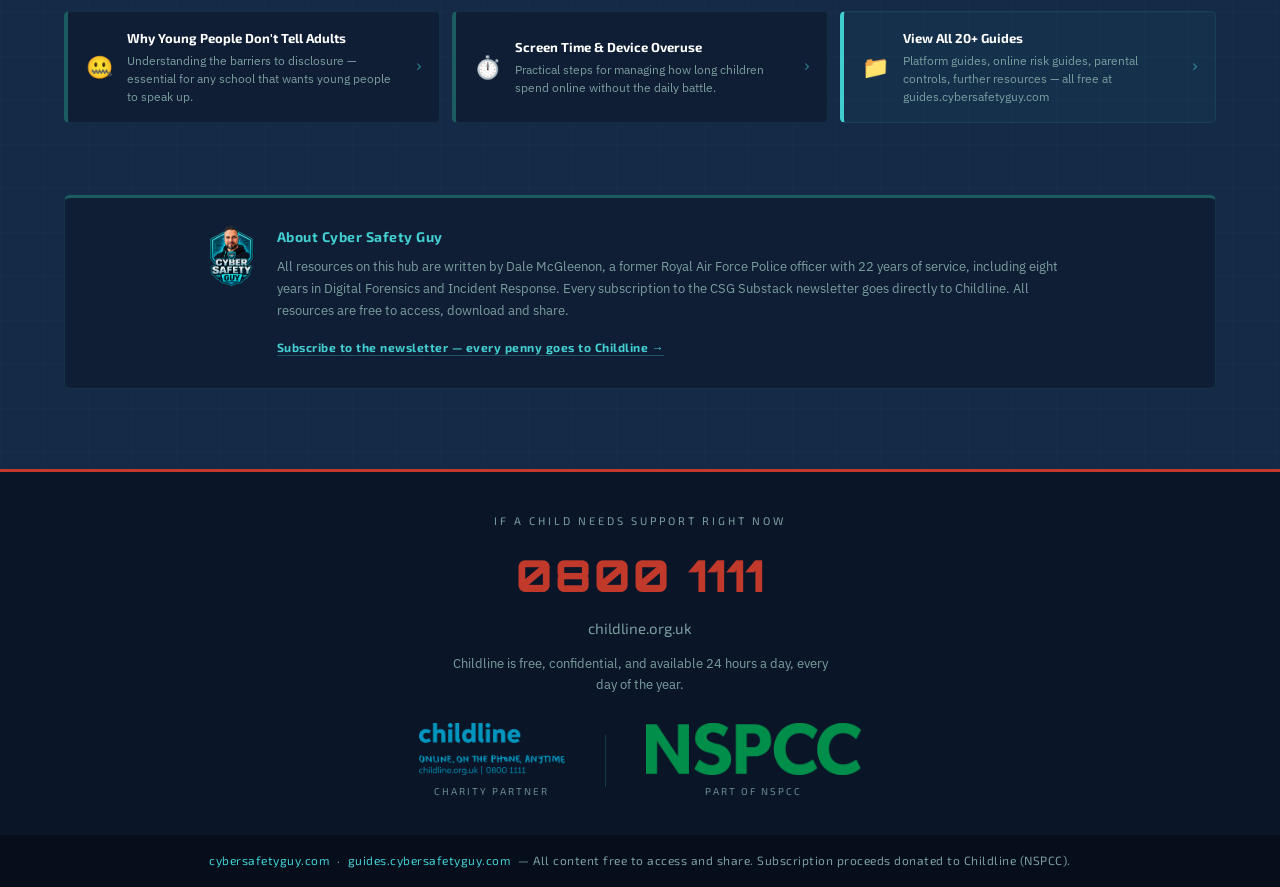
==== commit a4aaff35: "Apply new CSG brand: photo logo, favicons, non-circular site logo Replace images/CSG_logo.png with t" ====
--- a/index.html
+++ b/index.html
@@ -3,6 +3,10 @@
 <head>
   <meta charset="UTF-8">
   <meta name="viewport" content="width=device-width, initial-scale=1.0">
+  <link rel="icon" href="/favicon.ico" sizes="any">
+  <link rel="icon" type="image/png" sizes="32x32" href="/favicon-32.png">
+  <link rel="icon" type="image/png" sizes="192x192" href="/favicon-192.png">
+  <link rel="apple-touch-icon" href="/favicon-180.png">
   <title>CSG Schools Hub — Free Online Safety Resources for Teachers & DSLs | Cyber Safety Guy</title>
   <link rel="canonical" href="https://schools.cybersafetyguy.com/">
   
--- a/style.css
+++ b/style.css
@@ -82,9 +82,9 @@
   pointer-events: none;
 }
 .site-logo {
-  width: 80px; height: 80px; border-radius: 50%;
+  /* Photo logo (portrait, transparent): fixed height, auto width so it is never cropped or stretched. */
+  height: 80px; width: auto;
   margin: 0 auto 20px; display: block;
-  filter: drop-shadow(0 0 12px rgba(66,206,208,0.5));
 }
 .header-badge {
   display: inline-block; background: rgba(26,92,95,0.5);
@@ -309,7 +309,7 @@
   max-width: 860px; margin: 0 auto;
   display: flex; align-items: flex-start; gap: 24px;
 }
-.about-logo { width: 60px; height: 60px; border-radius: 50%; flex-shrink: 0; }
+.about-logo { height: 60px; width: auto; flex-shrink: 0; }
 .about-title {
   font-family: 'Exo 2', sans-serif; font-weight: 700;
   font-size: 14px; color: var(--teal); margin-bottom: 8px; letter-spacing: 0.5px;
@@ -383,5 +383,5 @@
   .resource-grid { grid-template-columns: 1fr; }
   .hub-link-grid { grid-template-columns: 1fr; }
   .about-strip-inner { flex-direction: column; gap: 16px; }
-  .about-logo { width: 48px; height: 48px; }
-}
+  .about-logo { height: 48px; width: auto; }
+}
